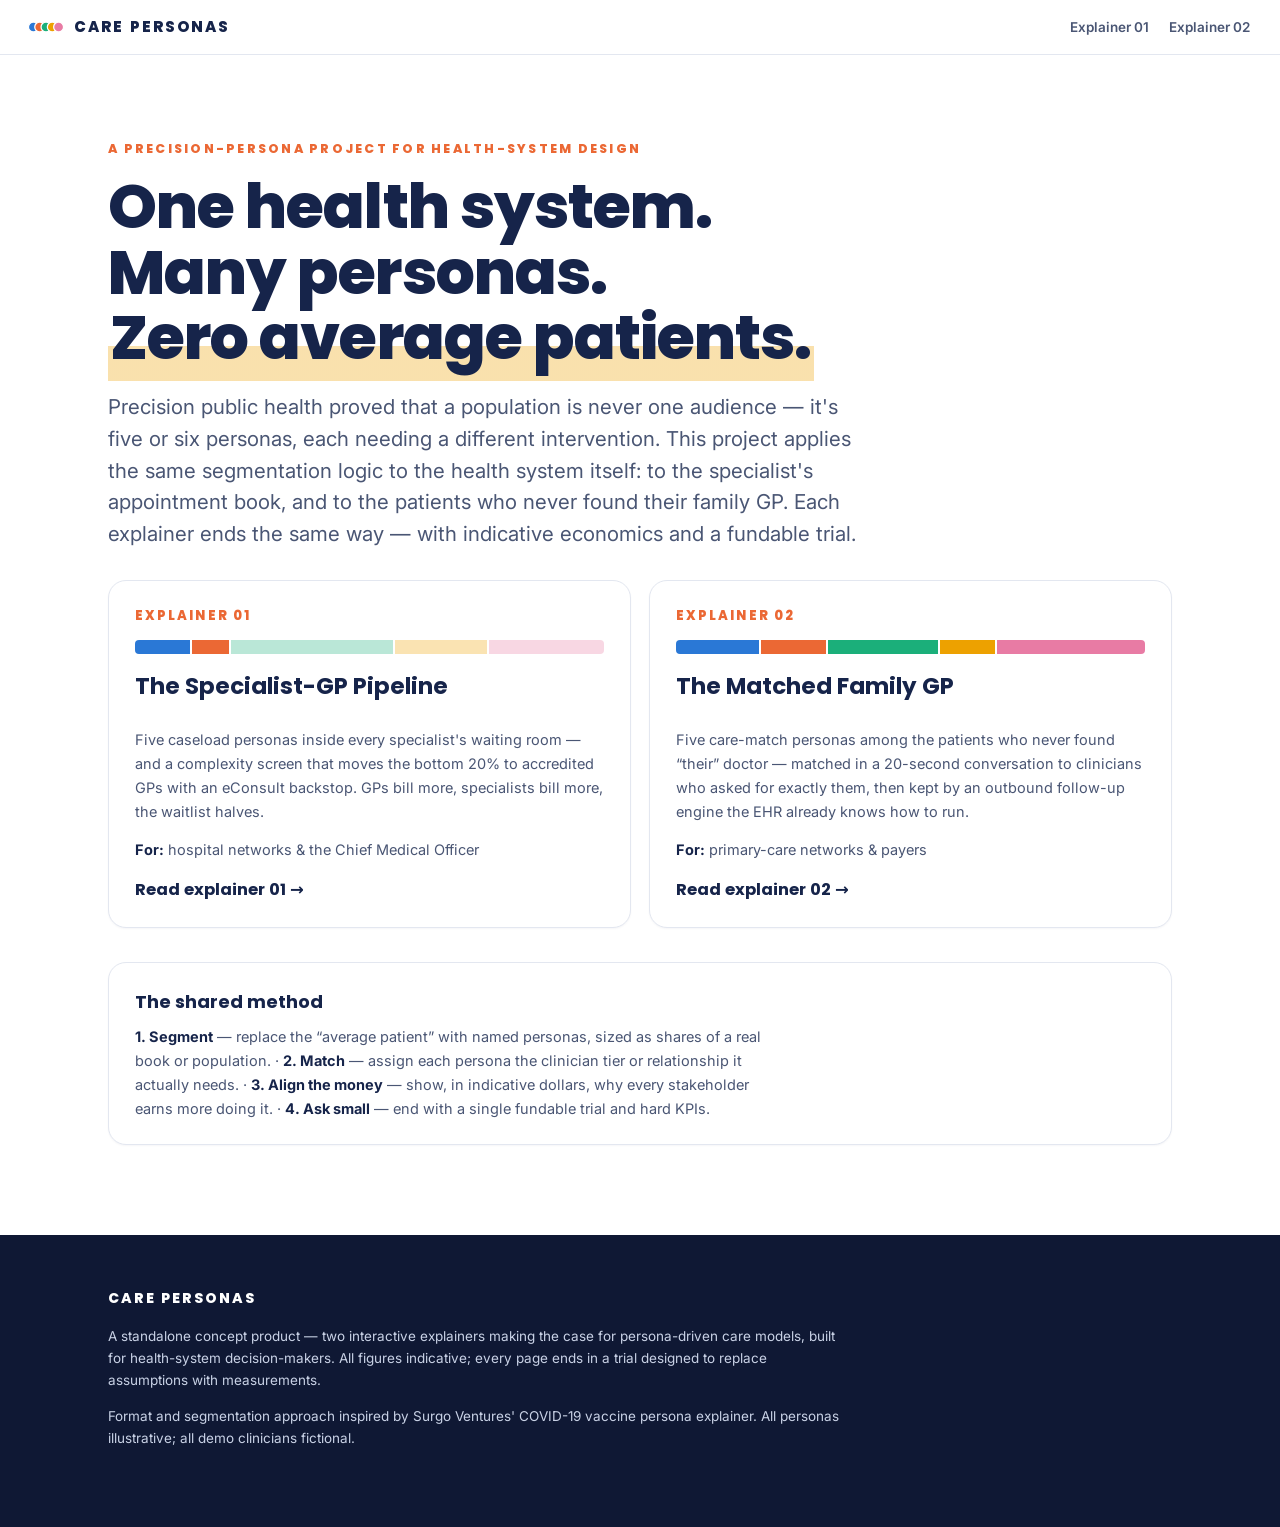
==== index.html @ 184b6d5e "Add Care Personas: two animation-first persona explainers Standalone static product (no build step):" ====
<!DOCTYPE html>
<html lang="en">
<head>
<meta charset="UTF-8">
<meta name="viewport" content="width=device-width, initial-scale=1.0">
<meta name="color-scheme" content="light">
<meta name="description" content="Care Personas — precision-persona explainers for health-system design. Segment the caseload, match the doctor, and pay everyone for the care they're actually best at.">
<title>Care Personas — precision personas for health-system design</title>
<link rel="preconnect" href="https://fonts.googleapis.com">
<link rel="preconnect" href="https://fonts.gstatic.com" crossorigin>
<link href="https://fonts.googleapis.com/css2?family=Poppins:wght@400;600;700;800&family=Inter:wght@400;500;600;700&display=swap" rel="stylesheet">
<link rel="stylesheet" href="assets/style.css">
</head>
<body>
<a class="skip" href="#main">Skip to content</a>

<header class="topbar">
  <a class="logo" href="index.html" aria-label="Care Personas home">
    <svg width="36" height="22" viewBox="0 0 40 24" aria-hidden="true">
      <circle cx="6" cy="12" r="5.5" fill="#2a78d6" stroke="#fff" stroke-width="1.4"/>
      <circle cx="13" cy="12" r="5.5" fill="#eb6834" stroke="#fff" stroke-width="1.4"/>
      <circle cx="20" cy="12" r="5.5" fill="#1baf7a" stroke="#fff" stroke-width="1.4"/>
      <circle cx="27" cy="12" r="5.5" fill="#eda100" stroke="#fff" stroke-width="1.4"/>
      <circle cx="34" cy="12" r="5.5" fill="#e87ba4" stroke="#fff" stroke-width="1.4"/>
    </svg>
    <span class="word">CARE PERSONAS</span>
  </a>
  <nav class="topnav" aria-label="Explainers">
    <a href="specialist-gp-pipeline.html">Explainer 01</a>
    <a href="matched-family-gp.html">Explainer 02</a>
  </nav>
</header>

<main id="main">
  <section class="wrap" style="padding-top:84px">
    <p class="eyebrow">A precision-persona project for health-system design</p>
    <h1>One health system.<br>Many personas.<br><span class="hl">Zero average patients.</span></h1>
    <p class="standfirst">Precision public health proved that a population is never one audience —
    it's five or six personas, each needing a different intervention. This project applies the
    same segmentation logic to the health system itself: to the specialist's appointment book,
    and to the patients who never found their family GP. Each explainer ends the same way — with
    indicative economics and a fundable trial.</p>

    <div class="grid hub">
      <a class="card hubcard" href="specialist-gp-pipeline.html">
        <span class="num">EXPLAINER 01</span>
        <div class="bigbar" aria-hidden="true" style="height:14px;margin:0">
          <div style="flex:12;background:var(--s1);border-radius:4px 0 0 4px"></div>
          <div style="flex:8;background:var(--s2)"></div>
          <div style="flex:35;background:var(--s3);opacity:.3"></div>
          <div style="flex:20;background:var(--s4);opacity:.3"></div>
          <div style="flex:25;background:var(--s5);opacity:.3;border-radius:0 4px 4px 0"></div>
        </div>
        <h3>The Specialist-GP Pipeline</h3>
        <p>Five caseload personas inside every specialist's waiting room — and a complexity screen
        that moves the bottom 20% to accredited GPs with an eConsult backstop. GPs bill more,
        specialists bill more, the waitlist halves.</p>
        <p><b style="color:var(--navy)">For:</b> hospital networks &amp; the Chief Medical Officer</p>
        <span class="go">Read explainer 01 →</span>
      </a>

      <a class="card hubcard" href="matched-family-gp.html">
        <span class="num">EXPLAINER 02</span>
        <div class="bigbar" aria-hidden="true" style="height:14px;margin:0">
          <div style="flex:18;background:var(--s1);border-radius:4px 0 0 4px"></div>
          <div style="flex:14;background:var(--s2)"></div>
          <div style="flex:24;background:var(--s3)"></div>
          <div style="flex:12;background:var(--s4)"></div>
          <div style="flex:32;background:var(--s5);border-radius:0 4px 4px 0"></div>
        </div>
        <h3>The Matched Family GP</h3>
        <p>Five care-match personas among the patients who never found “their” doctor — matched in
        a 20-second conversation to clinicians who asked for exactly them, then kept by an
        outbound follow-up engine the EHR already knows how to run.</p>
        <p><b style="color:var(--navy)">For:</b> primary-care networks &amp; payers</p>
        <span class="go">Read explainer 02 →</span>
      </a>
    </div>

    <div class="card" style="margin-top:34px">
      <h3>The shared method</h3>
      <p style="font-size:14.5px;color:var(--ink-2);margin:0">
        <b style="color:var(--navy)">1. Segment</b> — replace the “average patient” with named personas, sized as shares of a real book or population. ·
        <b style="color:var(--navy)">2. Match</b> — assign each persona the clinician tier or relationship it actually needs. ·
        <b style="color:var(--navy)">3. Align the money</b> — show, in indicative dollars, why every stakeholder earns more doing it. ·
        <b style="color:var(--navy)">4. Ask small</b> — end with a single fundable trial and hard KPIs.</p>
    </div>
  </section>
</main>

<footer>
  <div class="wrap">
    <p class="fbrand">CARE PERSONAS</p>
    <p>A standalone concept product — two interactive explainers making the case for
    persona-driven care models, built for health-system decision-makers. All figures indicative;
    every page ends in a trial designed to replace assumptions with measurements.</p>
    <p>Format and segmentation approach inspired by Surgo Ventures' COVID-19 vaccine persona
    explainer. All personas illustrative; all demo clinicians fictional.</p>
  </div>
</footer>

<script src="assets/site.js"></script>
</body>
</html>
---- assets/style.css ----
/* ============================================================
   CARE PERSONAS — shared stylesheet
   A visual continuation of the precision-persona explainer style:
   geometric sans, deep navy, bright persona hues, flat avatars.
   Light-only by design (deliberate single-look commitment).
   Persona palette validated for CVD, light surface (see docs).
   ============================================================ */

:root{
  color-scheme: light;

  --navy:#16244a;        /* brand deep navy */
  --navy-deep:#0f1834;   /* footer / band shadow */
  --paper:#ffffff;
  --tint:#f3f5fa;        /* alternating section wash */
  --ink:#1b2846;         /* body text — navy ink, Surgo-style */
  --ink-2:#4a5674;
  --mut:#8a93a8;
  --line:#e3e7f0;
  --ring:rgba(22,36,74,.12);

  /* validated categorical persona palette (slots 1–5, light) */
  --s1:#2a78d6;  --s2:#eb6834;  --s3:#1baf7a;  --s4:#eda100;  --s5:#e87ba4;
  --on-s1:#ffffff; --on-s2:#ffffff; --on-s3:#0b0b0b; --on-s4:#0b0b0b; --on-s5:#0b0b0b;

  /* clinician-tier ordinal ramp (blue) */
  --tier-gp:#86b6ef; --on-tier-gp:#0b1a33;
  --tier-sp:#1c5cab; --on-tier-sp:#ffffff;

  /* comparison bars */
  --today:#8a93a8; --pipe:#2a78d6;

  --accent:#eb6834;      /* CTA coral-orange */
  --good:#006300;
  --hl:rgba(237,161,0,.32); /* marker-highlight wash */

  --disp:'Poppins',system-ui,-apple-system,'Segoe UI',sans-serif;
  --body:'Inter',system-ui,-apple-system,'Segoe UI',sans-serif;
}

*{box-sizing:border-box}
html{scroll-behavior:smooth}
@media (prefers-reduced-motion: reduce){ html{scroll-behavior:auto} }
body{
  margin:0; background:var(--paper); color:var(--ink);
  font-family:var(--body); font-size:16.5px; line-height:1.65;
}
a{color:var(--accent)}
img,svg{max-width:100%}

.skip{position:absolute;left:-999px;top:0;background:var(--paper);padding:8px 14px;z-index:99;border:1px solid var(--ring);border-radius:8px}
.skip:focus{left:8px;top:8px}

/* ---------- top bar ---------- */
.topbar{
  position:sticky;top:0;z-index:50;display:flex;align-items:center;gap:18px;
  padding:12px 28px;background:rgba(255,255,255,.94);backdrop-filter:blur(8px);
  border-bottom:1px solid var(--line);
}
.logo{display:flex;align-items:center;gap:10px;text-decoration:none;white-space:nowrap}
.logo .word{font-family:var(--disp);font-weight:800;font-size:15px;letter-spacing:.14em;color:var(--navy)}
.topnav{display:flex;gap:16px;flex-wrap:wrap;margin-left:auto;align-items:center}
.topnav a{font-size:13.5px;font-weight:600;color:var(--ink-2);text-decoration:none;padding:4px 2px}
.topnav a:hover{color:var(--navy)}
.topnav a.now{color:var(--navy);border-bottom:2px solid var(--accent)}
.pill{
  display:inline-block;border-radius:999px;padding:9px 20px;font-weight:700;font-size:14px;
  background:var(--navy);color:#fff;text-decoration:none;border:0;cursor:pointer;font-family:var(--disp);
  white-space:nowrap
}
.pill:hover{background:var(--navy-deep)}
.pill.orange{background:var(--accent)}
.pill.ghost{background:transparent;color:var(--navy);border:2px solid var(--navy)}
@media (max-width:760px){
  .topnav{gap:10px}
  .topnav a:not(.pill){display:none}
}

/* ---------- layout ---------- */
.wrap{max-width:1120px;margin:0 auto;padding:0 28px}
section{padding:84px 0 36px}
.tintband{background:var(--tint)}
.band{background:var(--navy);color:#fff}
.band .eyebrow{color:#ffd84d}
.band h2{color:#fff}
.band .lede{color:#c9d2e6}
.band .note{color:#9aa6c4}

.eyebrow{
  font-family:var(--disp);font-size:12.5px;font-weight:800;letter-spacing:.18em;
  text-transform:uppercase;color:var(--accent);margin:0 0 14px
}
h1{font-family:var(--disp);font-weight:800;color:var(--navy);
  font-size:clamp(38px,5.6vw,62px);line-height:1.06;letter-spacing:-.015em;margin:0 0 20px}
h2{font-family:var(--disp);font-weight:800;color:var(--navy);
  font-size:clamp(27px,3.6vw,40px);line-height:1.12;letter-spacing:-.01em;margin:0 0 16px}
h3{font-family:var(--disp);font-weight:700;font-size:18px;margin:0 0 8px;color:var(--navy)}
.band h3{color:var(--navy)}
.standfirst{font-size:clamp(17px,2.1vw,20.5px);line-height:1.55;color:var(--ink-2);max-width:58ch;margin:0 0 10px}
p{max-width:70ch}
.lede{color:var(--ink-2);max-width:66ch;font-size:17.5px}
.note{font-size:13px;color:var(--mut)}
.hl{background:linear-gradient(transparent 60%, var(--hl) 60%);padding:0 2px}
.pullquote{
  font-family:var(--disp);font-weight:700;font-size:clamp(19px,2.5vw,26px);line-height:1.4;
  color:var(--navy);border-left:5px solid var(--accent);padding:8px 0 8px 24px;margin:38px 0;max-width:56ch
}

/* ---------- cards & grids ---------- */
.card{background:var(--paper);border:1px solid var(--line);border-radius:18px;padding:24px 26px;box-shadow:0 1px 2px rgba(22,36,74,.04)}
.tintband .card,.band .card{box-shadow:0 6px 22px rgba(15,24,52,.10)}
.grid{display:grid;gap:18px}
.g2{grid-template-columns:repeat(auto-fit,minmax(270px,1fr))}
.g3{grid-template-columns:repeat(auto-fit,minmax(255px,1fr))}
.g4{grid-template-columns:repeat(auto-fit,minmax(215px,1fr))}

/* ---------- stat tiles ---------- */
.tile .tlabel{font-size:13px;color:var(--ink-2);margin:0 0 4px;font-weight:500}
.tile .tvalue{font-family:var(--disp);font-weight:700;color:var(--navy);font-size:clamp(25px,3vw,32px);line-height:1.12;margin:0}
.tile .tdelta{font-size:13px;margin:6px 0 0;color:var(--ink-2)}
.up{color:var(--good);font-weight:700}
.hero-fig{font-family:var(--disp);font-weight:800;color:var(--navy);
  font-size:clamp(64px,9vw,116px);line-height:1;margin:6px 0 0;letter-spacing:-.02em}
.hero-fig small{font-size:.3em;font-weight:700;color:var(--ink-2);letter-spacing:0}

/* ---------- avatar row (hero) ---------- */
.avarow{display:flex;margin:0 0 26px}
.avarow .av{width:76px;height:76px;border-radius:50%;border:4px solid var(--paper);margin-right:-14px;box-shadow:0 2px 8px rgba(15,24,52,.14)}
.avatar{display:block;border-radius:50%}

/* ---------- segmented persona bar ---------- */
.bigbar{display:flex;gap:2px;height:24px;margin:26px 0 0}
.bigbar .seg{
  position:relative;border:0;padding:0;cursor:pointer;height:24px;
  display:flex;align-items:center;justify-content:center;
  font-size:12px;font-weight:700;font-family:var(--body)
}
.bigbar .seg:first-child{border-radius:4px 0 0 4px}
.bigbar .seg:last-child{border-radius:0 4px 4px 0}
.bigbar .seg:focus-visible{outline:2px solid var(--navy);outline-offset:2px}
.rails{display:flex;gap:2px;margin-top:10px}
.rail{border-top:4px solid;padding-top:7px;font-size:12.5px;color:var(--ink-2)}
.rail b{color:var(--navy)}
.chips{display:flex;flex-wrap:wrap;gap:8px;margin-top:18px}
.chip{
  display:inline-flex;align-items:center;gap:7px;border:1.5px solid var(--line);
  background:var(--paper);border-radius:999px;padding:5px 14px;font-size:13px;font-weight:600;
  cursor:pointer;color:var(--ink);font-family:var(--body)
}
.chip .dot{width:10px;height:10px;border-radius:50%;flex:none}
.chip:hover{border-color:var(--navy)}
.chip[aria-pressed="true"]{border-color:var(--navy);background:var(--navy);color:#fff}
@media (max-width:640px){ .bigbar .seg span{display:none} }

/* ---------- persona cards ---------- */
.personas{grid-template-columns:repeat(auto-fit,minmax(305px,1fr));margin-top:28px}
.pcard{border-top:6px solid;display:flex;flex-direction:column;gap:10px}
.pcard .phead{display:flex;align-items:center;gap:14px}
.pcard .phead .av{width:64px;height:64px;border-radius:50%;flex:none}
.pcard h3{font-size:20px;margin:0}
.pcard .share{font-size:13px;color:var(--ink-2);font-weight:600}
.pcard dl{margin:4px 0 0;display:grid;gap:9px}
.pcard dt{font-family:var(--disp);font-size:11px;font-weight:800;letter-spacing:.12em;text-transform:uppercase;color:var(--mut)}
.pcard dd{margin:0;font-size:14.5px;color:var(--ink-2)}
.pcard dd b{color:var(--ink)}
.pcard .money{border-top:1px solid var(--line);padding-top:10px;font-size:14px;color:var(--ink-2)}
.pcard .money b{color:var(--navy)}
.track-tag{display:inline-block;font-family:var(--disp);font-size:11px;font-weight:700;border-radius:999px;padding:3px 11px;margin-top:4px}
.tag-gp{background:var(--tier-gp);color:var(--on-tier-gp)}
.tag-sp{background:var(--tier-sp);color:var(--on-tier-sp)}

/* ---------- paired comparison bars ---------- */
.legend{display:flex;gap:18px;align-items:center;font-size:13px;color:var(--ink-2);margin:6px 0 14px;flex-wrap:wrap;font-weight:600}
.legend .key{display:inline-flex;align-items:center;gap:7px}
.legend .sw{width:12px;height:12px;border-radius:3px}
.brow{display:grid;grid-template-columns:78px 1fr;align-items:center;gap:10px;margin:7px 0}
.blab{font-size:13px;color:var(--ink-2);text-align:right;font-weight:600}
.btrack{position:relative;min-height:20px;display:flex;align-items:center;gap:8px;flex-wrap:wrap;row-gap:3px}
.bfill{height:20px;border-radius:0 4px 4px 0;flex:none}
.bval{font-size:13.5px;font-weight:700;color:var(--navy);white-space:nowrap;font-variant-numeric:tabular-nums}
.mathlist{margin:12px 0 0;padding-left:18px;font-size:13.5px;color:var(--ink-2)}
.mathlist li{margin:3px 0}
.plus{margin-top:12px;padding-top:10px;border-top:1px solid var(--line);font-size:14px;color:var(--ink-2)}
.plus b{color:var(--navy)}

/* ---------- tables ---------- */
details{margin-top:14px}
summary{cursor:pointer;font-size:13.5px;color:var(--accent);font-weight:600}
table{border-collapse:collapse;width:100%;margin-top:10px;font-size:14px}
th,td{text-align:left;padding:9px 10px;border-bottom:1px solid var(--line);vertical-align:top}
th{font-family:var(--disp);font-size:11px;letter-spacing:.1em;text-transform:uppercase;color:var(--mut)}
td.num,th.num{text-align:right;font-variant-numeric:tabular-nums}
.ledger td:first-child{font-weight:700;color:var(--navy)}
@media (max-width:720px){
  table{display:block;overflow-x:auto;-webkit-overflow-scrolling:touch}
}

/* ---------- diagram ---------- */
.scrollwrap{overflow-x:auto;margin-top:24px}
.diagram{min-width:820px;width:100%;height:auto;display:block}
.diagram text{font-family:var(--body)}

/* ---------- phases / wins / risks ---------- */
.phase .mo{font-family:var(--disp);font-size:12px;font-weight:800;letter-spacing:.1em;text-transform:uppercase;color:var(--accent)}
.phase ul,.win ul{margin:8px 0 0;padding-left:18px;font-size:14px;color:var(--ink-2)}
.phase li,.win li{margin:4px 0}
.win h3{font-size:16.5px}
.risk .r{font-family:var(--disp);font-size:11px;font-weight:800;letter-spacing:.12em;text-transform:uppercase;color:var(--mut)}
.risk p{font-size:14px;color:var(--ink-2);margin:6px 0 0}
.risk p b{color:var(--navy)}

/* ---------- split layout (table + phone) ---------- */
.split{display:grid;gap:22px;grid-template-columns:1.25fr .85fr;align-items:start}
@media (max-width:920px){ .split{grid-template-columns:1fr} }

/* ---------- phone mock ---------- */
.phone{
  width:min(340px,100%);border:1.5px solid var(--line);border-radius:28px;background:var(--paper);
  padding:18px 16px;box-shadow:0 10px 30px rgba(15,24,52,.12)
}
.phone .ptime{font-family:var(--disp);text-align:center;font-weight:700;font-size:13px;color:var(--mut);margin:0 0 12px}
.msg{border:1px solid var(--line);border-radius:14px;padding:12px 14px;margin:10px 0;font-size:13.5px;line-height:1.5;background:var(--tint)}
.msg .from{font-family:var(--disp);font-weight:700;font-size:12px;color:var(--navy);display:flex;align-items:center;gap:6px;margin-bottom:4px}
.msg .from .dot{width:8px;height:8px;border-radius:50%;background:var(--accent)}
.msg .reply{display:inline-block;margin-top:8px;border-radius:999px;background:var(--navy);color:#fff;font-weight:700;font-size:12.5px;padding:5px 14px}

/* ---------- match demo ---------- */
.demo-chips{display:flex;flex-wrap:wrap;gap:10px;margin:18px 0 6px}
.docgrid{grid-template-columns:repeat(auto-fit,minmax(255px,1fr));margin-top:18px}
.doc{display:flex;flex-direction:column;gap:8px}
.doc .dhead{display:flex;gap:12px;align-items:center}
.doc .dhead .av{width:54px;height:54px;border-radius:50%;flex:none}
.doc h3{font-size:17px;margin:0}
.doc .dfocus{font-size:13px;color:var(--ink-2);margin:0}
.doc .why{display:flex;flex-wrap:wrap;gap:6px;margin-top:4px}
.doc .why span{font-size:12px;font-weight:600;border-radius:999px;padding:3px 10px;background:var(--tint);color:var(--ink-2);border:1px solid var(--line)}
.doc .why span.hit{background:var(--navy);border-color:var(--navy);color:#fff}
.doc .score{font-family:var(--disp);font-weight:800;color:var(--navy);font-size:15px;margin-left:auto}

/* ---------- timeline ---------- */
.cadence{position:relative;margin:26px 36px 8px;height:84px}
.cadence .axis{position:absolute;left:0;right:0;top:40px;height:2px;background:var(--line)}
.cadence .tick{position:absolute;top:34px;width:2px;height:14px;background:var(--line)}
.cadence .tlab{position:absolute;top:56px;transform:translateX(-50%);font-size:11.5px;color:var(--mut);white-space:nowrap}
.cadence .visit{position:absolute;top:31px;width:20px;height:20px;border-radius:50%;transform:translateX(-50%);border:2px solid var(--paper);box-shadow:0 0 0 1.5px var(--line)}
.cadence .vlab{position:absolute;top:2px;transform:translateX(-50%);font-size:11.5px;font-weight:700;color:var(--navy);white-space:nowrap}

/* ---------- hub cards ---------- */
.hub{grid-template-columns:repeat(auto-fit,minmax(310px,1fr));margin-top:30px}
.hubcard{display:flex;flex-direction:column;gap:14px;text-decoration:none;color:var(--ink);transition:transform .18s ease, box-shadow .18s ease}
.hubcard:hover{transform:translateY(-3px);box-shadow:0 14px 34px rgba(15,24,52,.14)}
.hubcard .num{font-family:var(--disp);font-weight:800;font-size:13px;letter-spacing:.16em;color:var(--accent)}
.hubcard h3{font-size:23px}
.hubcard p{font-size:14.5px;color:var(--ink-2);margin:0}
.hubcard .go{font-family:var(--disp);font-weight:700;color:var(--navy);margin-top:auto}

/* ---------- footer ---------- */
footer{background:var(--navy-deep);color:#c9d2e6;margin-top:90px;padding:52px 0 64px;font-size:13.5px}
footer p{max-width:82ch}
footer a{color:#ffd84d}
footer .fbrand{font-family:var(--disp);font-weight:800;letter-spacing:.14em;color:#fff;font-size:14px;margin:0 0 14px}

/* ---------- dot-field theatre (scroll-driven; JS-only, duplicated as static content below it) ---------- */
.theatre{display:none}
.js .theatre{display:block;position:relative}
.df-stage{position:sticky;top:0;height:100vh;height:100svh;overflow:hidden;background:var(--paper)}
.df-stage canvas{position:absolute;inset:0;display:block}
.df-step{
  position:absolute;left:6%;bottom:9%;max-width:540px;opacity:0;pointer-events:none;
  transition:opacity .15s linear
}
.df-step .eyebrow{margin-bottom:8px}
.df-step h3{font-family:var(--disp);font-weight:800;color:var(--navy);
  font-size:clamp(24px,3.6vw,42px);line-height:1.1;margin:0 0 8px;letter-spacing:-.01em}
.df-step p{font-size:15.5px;color:var(--ink-2);margin:0;max-width:46ch}
.df-hint{position:absolute;left:50%;bottom:3.5%;transform:translateX(-50%);
  font-family:var(--disp);font-size:12px;font-weight:700;letter-spacing:.16em;
  text-transform:uppercase;color:var(--mut);pointer-events:none}
.df-stats{
  position:absolute;inset:0;display:flex;align-items:center;justify-content:center;
  gap:clamp(20px,4vw,54px);opacity:0;pointer-events:none;flex-wrap:wrap;padding:0 6%
}
.df-stat{text-align:center;max-width:240px}
.df-stat .v{font-family:var(--disp);font-weight:800;font-size:clamp(34px,5vw,58px);color:var(--navy);line-height:1.05}
.df-stat .l{font-size:13px;color:var(--ink-2);margin-top:6px}
.theatre.df-static{height:100vh}
@media (max-width:680px){
  .df-step{left:7%;right:7%;top:11%;bottom:auto}
  .df-hint{bottom:2.5%}
}
@media print{ .theatre{display:none} }

/* ---------- reveal (hidden state only when JS is running — no-JS and print see everything) ---------- */
.js .reveal{opacity:0;transform:translateY(16px);transition:opacity .55s ease,transform .55s ease}
.js .reveal.in{opacity:1;transform:none}
@media (prefers-reduced-motion: reduce){ .js .reveal{opacity:1;transform:none;transition:none} }
@media print{ .js .reveal{opacity:1;transform:none} }

/* ---------- tooltip ---------- */
#tip{
  position:fixed;z-index:90;pointer-events:none;display:none;max-width:270px;
  background:var(--navy);color:#fff;font-size:12.5px;line-height:1.45;
  padding:9px 12px;border-radius:10px;box-shadow:0 6px 22px rgba(15,24,52,.3)
}
#tip b{display:block;font-size:13px}
.xlink{display:inline-block;margin-top:10px;font-size:14px;font-weight:600}
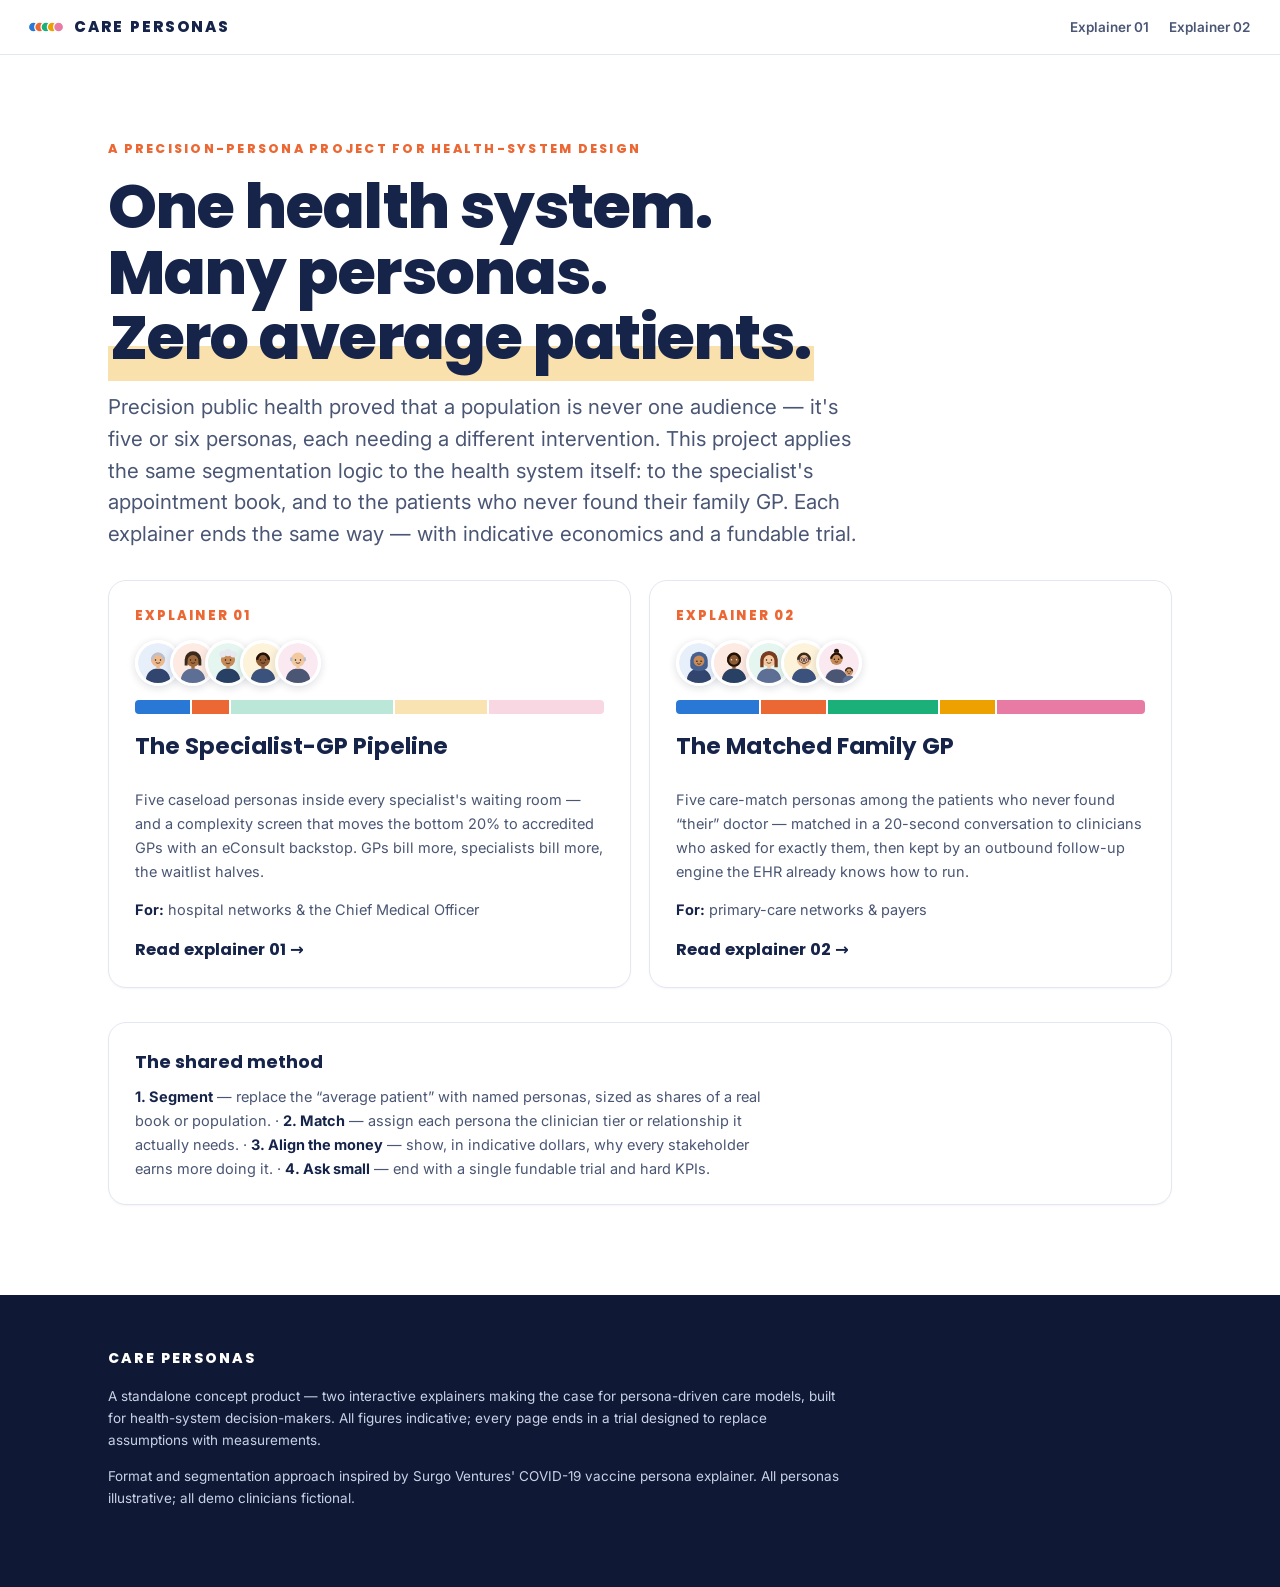
==== commit 41fb4f0f: "Anchor pools with clinician figures; persona faces on hub cards Co-Authored-By: Claude Fable 5 <nore" ====
--- a/index.html
+++ b/index.html
@@ -44,6 +44,13 @@
     <div class="grid hub">
       <a class="card hubcard" href="specialist-gp-pipeline.html">
         <span class="num">EXPLAINER 01</span>
+        <div class="avarow" aria-hidden="true">
+          <svg class="avatar av" viewBox="0 0 96 96"><circle cx="48" cy="48" r="48" fill="#e6effa"/><path d="M18 96 C18 72 31 61 48 61 C65 61 78 72 78 96 Z" fill="#31456e"/><rect x="44" y="52" width="8" height="10" fill="#eeb98d"/><circle cx="48" cy="40" r="17" fill="#eeb98d"/><path d="M31 40 a17 17 0 0 1 34 0 h-6 a11 11 0 0 0 -22 0 Z" fill="#b9c0cf"/><circle cx="42" cy="41" r="1.8" fill="#201209"/><circle cx="54" cy="41" r="1.8" fill="#201209"/><path d="M43.5 47.5 q4.5 3.5 9 0" stroke="#201209" stroke-width="1.6" fill="none" stroke-linecap="round"/></svg>
+          <svg class="avatar av" viewBox="0 0 96 96"><circle cx="48" cy="48" r="48" fill="#fdeae2"/><path d="M18 96 C18 72 31 61 48 61 C65 61 78 72 78 96 Z" fill="#5d6f94"/><rect x="44" y="52" width="8" height="10" fill="#a06a3f"/><circle cx="48" cy="40" r="17" fill="#a06a3f"/><path d="M28 54 v-14 a20 20 0 0 1 40 0 v14 h-7 v-12 a13 13 0 0 0 -26 0 v12 Z" fill="#3a2a1c"/><circle cx="42" cy="41" r="1.8" fill="#201209"/><circle cx="54" cy="41" r="1.8" fill="#201209"/><path d="M43.5 47.5 q4.5 3.5 9 0" stroke="#201209" stroke-width="1.6" fill="none" stroke-linecap="round"/></svg>
+          <svg class="avatar av" viewBox="0 0 96 96"><circle cx="48" cy="48" r="48" fill="#e4f6ef"/><path d="M18 96 C18 72 31 61 48 61 C65 61 78 72 78 96 Z" fill="#274064"/><rect x="44" y="52" width="8" height="10" fill="#c68b59"/><circle cx="48" cy="40" r="17" fill="#c68b59"/><circle cx="35" cy="27" r="8" fill="#e6e9f0"/><circle cx="48" cy="23" r="9" fill="#e6e9f0"/><circle cx="61" cy="27" r="8" fill="#e6e9f0"/><circle cx="42" cy="41" r="1.8" fill="#201209"/><circle cx="54" cy="41" r="1.8" fill="#201209"/><path d="M43.5 48.5 q4.5 3.5 9 0" stroke="#201209" stroke-width="1.6" fill="none" stroke-linecap="round"/></svg>
+          <svg class="avatar av" viewBox="0 0 96 96"><circle cx="48" cy="48" r="48" fill="#fdf3da"/><path d="M18 96 C18 72 31 61 48 61 C65 61 78 72 78 96 Z" fill="#3b527d"/><rect x="44" y="52" width="8" height="10" fill="#8c5a33"/><circle cx="48" cy="40" r="17" fill="#8c5a33"/><path d="M31 40 a17 17 0 0 1 34 0 h-6 a11 11 0 0 0 -22 0 Z" fill="#201209"/><circle cx="42" cy="41" r="1.8" fill="#201209"/><circle cx="54" cy="41" r="1.8" fill="#201209"/><path d="M43.5 47.5 q4.5 3.5 9 0" stroke="#201209" stroke-width="1.6" fill="none" stroke-linecap="round"/></svg>
+          <svg class="avatar av" viewBox="0 0 96 96"><circle cx="48" cy="48" r="48" fill="#fbe9f1"/><path d="M18 96 C18 72 31 61 48 61 C65 61 78 72 78 96 Z" fill="#4a5674"/><rect x="44" y="52" width="8" height="10" fill="#f2c9a0"/><circle cx="48" cy="40" r="17" fill="#f2c9a0"/><rect x="29" y="34" width="6" height="10" rx="3" fill="#b9c0cf"/><rect x="61" y="34" width="6" height="10" rx="3" fill="#b9c0cf"/><circle cx="42" cy="41" r="1.8" fill="#201209"/><circle cx="54" cy="41" r="1.8" fill="#201209"/><path d="M43.5 47.5 q4.5 3.5 9 0" stroke="#201209" stroke-width="1.6" fill="none" stroke-linecap="round"/></svg>
+        </div>
         <div class="bigbar" aria-hidden="true" style="height:14px;margin:0">
           <div style="flex:12;background:var(--s1);border-radius:4px 0 0 4px"></div>
           <div style="flex:8;background:var(--s2)"></div>
@@ -61,6 +68,13 @@
 
       <a class="card hubcard" href="matched-family-gp.html">
         <span class="num">EXPLAINER 02</span>
+        <div class="avarow" aria-hidden="true">
+          <svg class="avatar av" viewBox="0 0 96 96"><circle cx="48" cy="48" r="48" fill="#e6effa"/><path d="M18 96 C18 72 31 61 48 61 C65 61 78 72 78 96 Z" fill="#31456e"/><path d="M27 42 a21 21 0 0 1 42 0 v12 c0 9-9.5 13-21 13 s-21-4-21-13 Z" fill="#46608f"/><circle cx="48" cy="43" r="13" fill="#c68b59"/><circle cx="43" cy="44" r="1.8" fill="#201209"/><circle cx="53" cy="44" r="1.8" fill="#201209"/><path d="M44.5 50 q3.5 3 7 0" stroke="#201209" stroke-width="1.6" fill="none" stroke-linecap="round"/></svg>
+          <svg class="avatar av" viewBox="0 0 96 96"><circle cx="48" cy="48" r="48" fill="#fdeae2"/><path d="M18 96 C18 72 31 61 48 61 C65 61 78 72 78 96 Z" fill="#274064"/><rect x="44" y="52" width="8" height="10" fill="#8c5a33"/><circle cx="48" cy="40" r="17" fill="#8c5a33"/><path d="M31 40 a17 17 0 0 1 34 0 h-6 a11 11 0 0 0 -22 0 Z" fill="#201209"/><path d="M31 40 a17 17 0 0 0 34 0 h-5 a12 12 0 0 1 -24 0 Z" fill="#201209"/><circle cx="42" cy="40" r="1.8" fill="#f5e9dc"/><circle cx="54" cy="40" r="1.8" fill="#f5e9dc"/></svg>
+          <svg class="avatar av" viewBox="0 0 96 96"><circle cx="48" cy="48" r="48" fill="#e4f6ef"/><path d="M18 96 C18 72 31 61 48 61 C65 61 78 72 78 96 Z" fill="#5d6f94"/><rect x="44" y="52" width="8" height="10" fill="#f2c9a0"/><circle cx="48" cy="40" r="17" fill="#f2c9a0"/><path d="M27 58 v-18 a21 21 0 0 1 42 0 v18 h-8 v-16 a13 13 0 0 0 -26 0 v16 Z" fill="#7a3b1e"/><circle cx="42" cy="41" r="1.8" fill="#201209"/><circle cx="54" cy="41" r="1.8" fill="#201209"/><path d="M43.5 47.5 q4.5 3.5 9 0" stroke="#201209" stroke-width="1.6" fill="none" stroke-linecap="round"/></svg>
+          <svg class="avatar av" viewBox="0 0 96 96"><circle cx="48" cy="48" r="48" fill="#fdf3da"/><path d="M18 96 C18 72 31 61 48 61 C65 61 78 72 78 96 Z" fill="#3b527d"/><rect x="44" y="52" width="8" height="10" fill="#eeb98d"/><circle cx="48" cy="40" r="17" fill="#eeb98d"/><path d="M31 40 a17 17 0 0 1 34 0 h-6 a11 11 0 0 0 -22 0 Z" fill="#3a2a1c"/><circle cx="42" cy="41" r="5.5" fill="none" stroke="#16244a" stroke-width="1.6"/><circle cx="54" cy="41" r="5.5" fill="none" stroke="#16244a" stroke-width="1.6"/><path d="M47.5 41 h1" stroke="#16244a" stroke-width="1.6"/><circle cx="42" cy="41" r="1.8" fill="#201209"/><circle cx="54" cy="41" r="1.8" fill="#201209"/><path d="M43.5 48.5 q4.5 3.5 9 0" stroke="#201209" stroke-width="1.6" fill="none" stroke-linecap="round"/></svg>
+          <svg class="avatar av" viewBox="0 0 96 96"><circle cx="48" cy="48" r="48" fill="#fbe9f1"/><path d="M14 96 C14 74 26 63 42 63 C58 63 70 74 70 96 Z" fill="#4a5674"/><circle cx="42" cy="20" r="6" fill="#201209"/><circle cx="42" cy="38" r="15" fill="#c68b59"/><path d="M27 38 a15 15 0 0 1 30 0 h-5 a10 10 0 0 0 -20 0 Z" fill="#201209"/><circle cx="37" cy="39" r="1.7" fill="#201209"/><circle cx="47" cy="39" r="1.7" fill="#201209"/><path d="M38.5 45 q3.5 3 7 0" stroke="#201209" stroke-width="1.5" fill="none" stroke-linecap="round"/><path d="M56 96 c0-12 7-18 16-18 s16 6 16 18 Z" fill="#5d6f94"/><circle cx="72" cy="68" r="10" fill="#d29a6b"/><path d="M62 68 a10 10 0 0 1 20 0 h-4 a6 6 0 0 0 -12 0 Z" fill="#3a2a1c"/><circle cx="69" cy="69" r="1.4" fill="#201209"/><circle cx="75" cy="69" r="1.4" fill="#201209"/><path d="M70 73 q2 1.8 4 0" stroke="#201209" stroke-width="1.3" fill="none" stroke-linecap="round"/></svg>
+        </div>
         <div class="bigbar" aria-hidden="true" style="height:14px;margin:0">
           <div style="flex:18;background:var(--s1);border-radius:4px 0 0 4px"></div>
           <div style="flex:14;background:var(--s2)"></div>
--- a/assets/style.css
+++ b/assets/style.css
@@ -247,6 +247,8 @@
 
 /* ---------- hub cards ---------- */
 .hub{grid-template-columns:repeat(auto-fit,minmax(310px,1fr));margin-top:30px}
+.hubcard .avarow{margin:0}
+.hubcard .avarow .av{width:46px;height:46px;margin-right:-11px;border-width:3px}
 .hubcard{display:flex;flex-direction:column;gap:14px;text-decoration:none;color:var(--ink);transition:transform .18s ease, box-shadow .18s ease}
 .hubcard:hover{transform:translateY(-3px);box-shadow:0 14px 34px rgba(15,24,52,.14)}
 .hubcard .num{font-family:var(--disp);font-weight:800;font-size:13px;letter-spacing:.16em;color:var(--accent)}
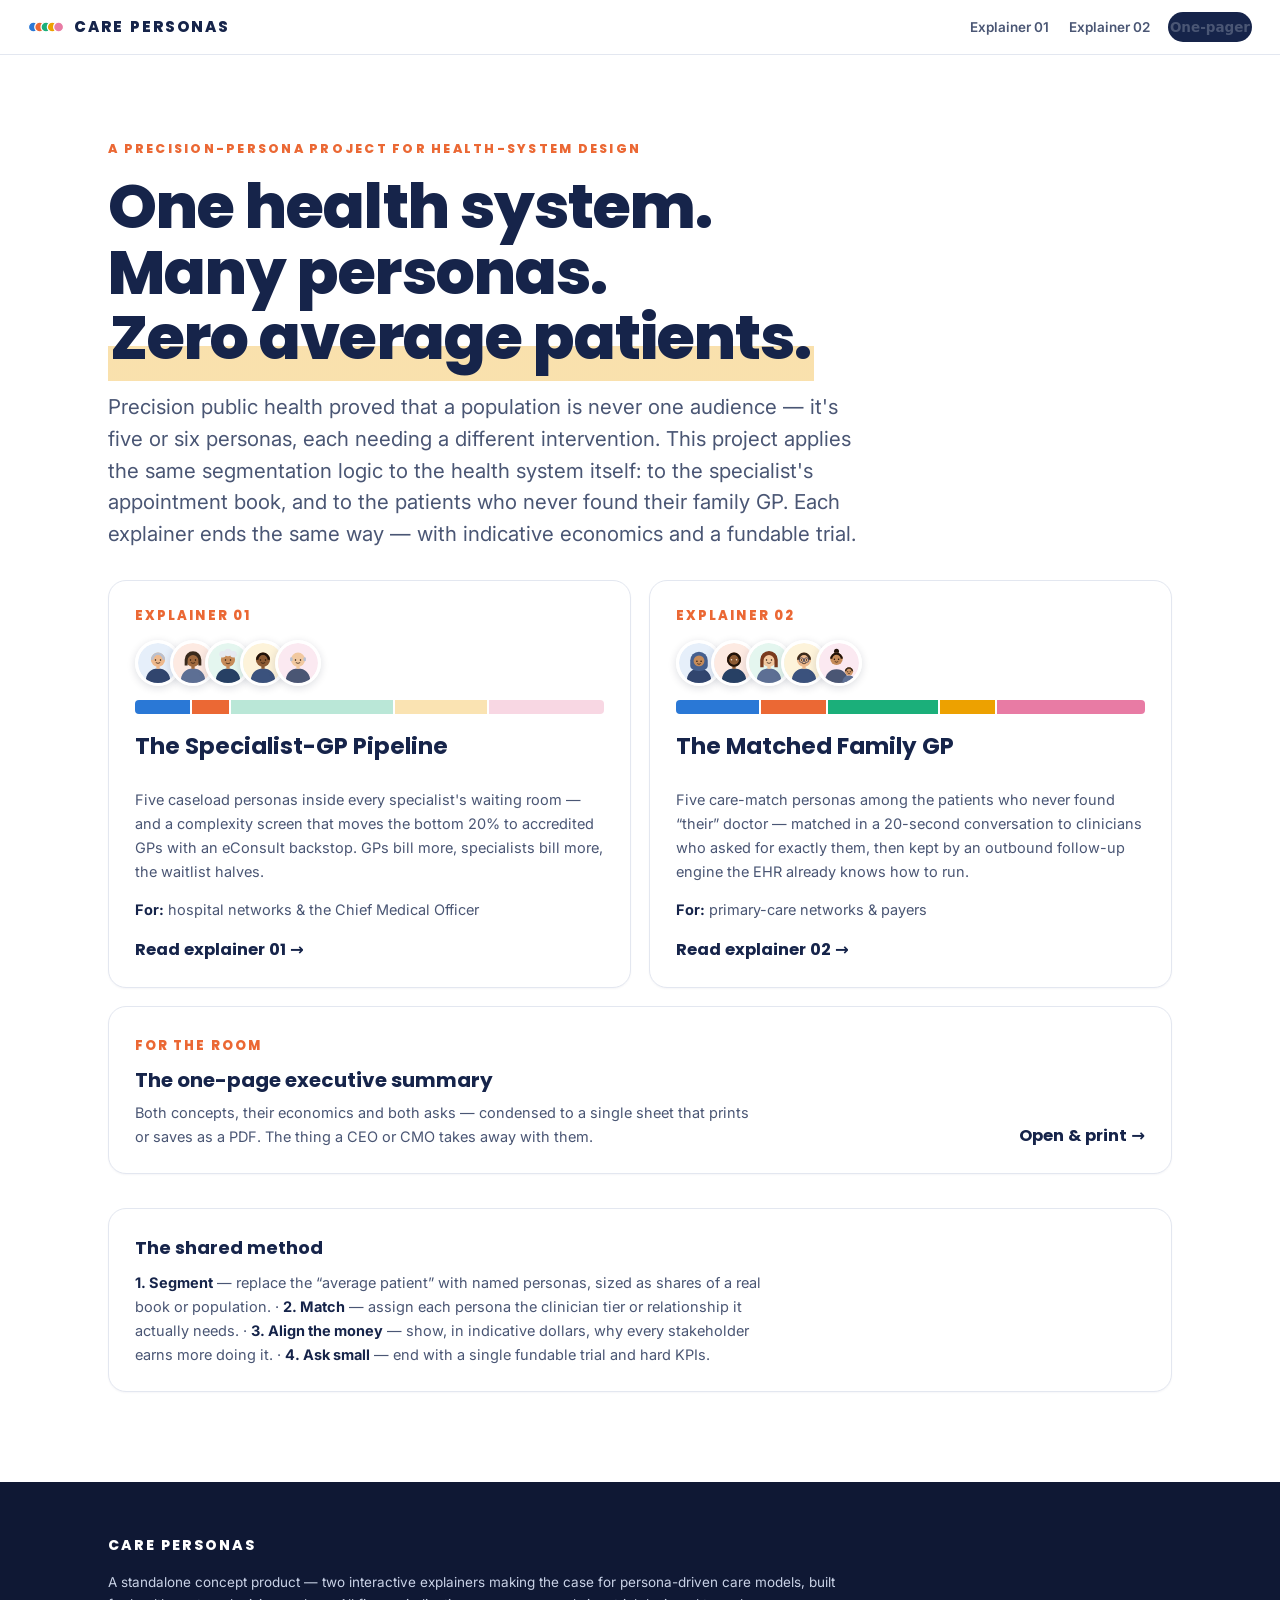
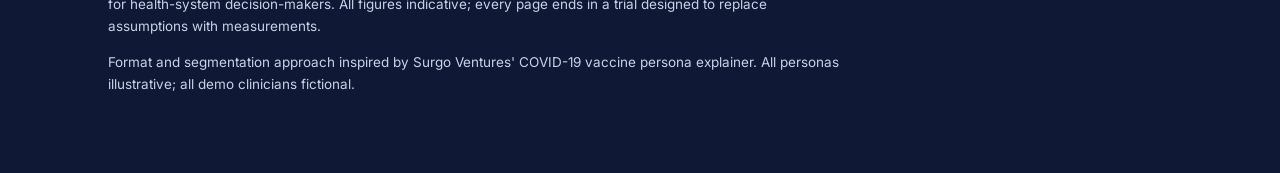
==== commit 75e45b20: "Add the one-page executive summary Co-Authored-By: Claude Opus 5 <noreply@anthropic.com> Claude-Sess" ====
--- a/index.html
+++ b/index.html
@@ -28,6 +28,7 @@
   <nav class="topnav" aria-label="Explainers">
     <a href="specialist-gp-pipeline.html">Explainer 01</a>
     <a href="matched-family-gp.html">Explainer 02</a>
+    <a class="pill" href="executive-summary.html" title="One-page executive summary">One-pager</a>
   </nav>
 </header>
 
@@ -91,6 +92,16 @@
       </a>
     </div>
 
+    <a class="card hubcard" href="executive-summary.html" style="margin-top:18px;flex-direction:row;align-items:center;gap:18px;flex-wrap:wrap">
+      <div style="flex:1;min-width:240px">
+        <span class="num">FOR THE ROOM</span>
+        <h3 style="font-size:20px;margin:6px 0 4px">The one-page executive summary</h3>
+        <p>Both concepts, their economics and both asks — condensed to a single sheet that prints
+        or saves as a PDF. The thing a CEO or CMO takes away with them.</p>
+      </div>
+      <span class="go">Open &amp; print →</span>
+    </a>
+
     <div class="card" style="margin-top:34px">
       <h3>The shared method</h3>
       <p style="font-size:14.5px;color:var(--ink-2);margin:0">
--- a/assets/style.css
+++ b/assets/style.css
@@ -39,7 +39,7 @@
 }
 
 *{box-sizing:border-box}
-html{scroll-behavior:smooth}
+html{scroll-behavior:smooth;scroll-padding-top:64px}
 @media (prefers-reduced-motion: reduce){ html{scroll-behavior:auto} }
 body{
   margin:0; background:var(--paper); color:var(--ink);
@@ -110,9 +110,10 @@
 .card{background:var(--paper);border:1px solid var(--line);border-radius:18px;padding:24px 26px;box-shadow:0 1px 2px rgba(22,36,74,.04)}
 .tintband .card,.band .card{box-shadow:0 6px 22px rgba(15,24,52,.10)}
 .grid{display:grid;gap:18px}
-.g2{grid-template-columns:repeat(auto-fit,minmax(270px,1fr))}
-.g3{grid-template-columns:repeat(auto-fit,minmax(255px,1fr))}
-.g4{grid-template-columns:repeat(auto-fit,minmax(215px,1fr))}
+.grid > *{min-width:0}
+.g2{grid-template-columns:repeat(auto-fit,minmax(min(270px,100%),1fr))}
+.g3{grid-template-columns:repeat(auto-fit,minmax(min(255px,100%),1fr))}
+.g4{grid-template-columns:repeat(auto-fit,minmax(min(215px,100%),1fr))}
 
 /* ---------- stat tiles ---------- */
 .tile .tlabel{font-size:13px;color:var(--ink-2);margin:0 0 4px;font-weight:500}
@@ -153,7 +154,7 @@
 @media (max-width:640px){ .bigbar .seg span{display:none} }
 
 /* ---------- persona cards ---------- */
-.personas{grid-template-columns:repeat(auto-fit,minmax(305px,1fr));margin-top:28px}
+.personas{grid-template-columns:repeat(auto-fit,minmax(min(305px,100%),1fr));margin-top:28px}
 .pcard{border-top:6px solid;display:flex;flex-direction:column;gap:10px}
 .pcard .phead{display:flex;align-items:center;gap:14px}
 .pcard .phead .av{width:64px;height:64px;border-radius:50%;flex:none}
@@ -183,6 +184,22 @@
 .plus{margin-top:12px;padding-top:10px;border-top:1px solid var(--line);font-size:14px;color:var(--ink-2)}
 .plus b{color:var(--navy)}
 
+/* ---------- live scenario model ---------- */
+.msplit{display:grid;gap:26px;grid-template-columns:.85fr 1.3fr;align-items:start;margin-top:16px}
+.msplit > *{min-width:0}
+@media (max-width:920px){ .msplit{grid-template-columns:1fr} }
+.mrow{margin:14px 0}
+.mrow .mtop{display:flex;justify-content:space-between;align-items:baseline;gap:12px}
+.mrow label{font-size:13.5px;font-weight:600;color:var(--ink-2)}
+.mrow output{font-family:var(--disp);font-weight:700;color:var(--navy);font-size:14.5px;white-space:nowrap}
+.mrow input[type=range]{width:100%;accent-color:var(--accent);margin-top:6px;cursor:pointer}
+.mrow input[type=range]:focus-visible{outline:2px solid var(--navy);outline-offset:3px;border-radius:4px}
+.mouts{display:grid;gap:14px;grid-template-columns:repeat(auto-fit,minmax(min(200px,100%),1fr))}
+.mouts .tile{padding:16px 18px}
+.mreset{margin-top:14px;border:1.5px solid var(--line);background:var(--paper);border-radius:999px;
+  padding:6px 16px;font-family:var(--disp);font-weight:700;font-size:12.5px;color:var(--ink-2);cursor:pointer}
+.mreset:hover{border-color:var(--navy);color:var(--navy)}
+
 /* ---------- tables ---------- */
 details{margin-top:14px}
 summary{cursor:pointer;font-size:13.5px;color:var(--accent);font-weight:600}
@@ -211,6 +228,7 @@
 
 /* ---------- split layout (table + phone) ---------- */
 .split{display:grid;gap:22px;grid-template-columns:1.25fr .85fr;align-items:start}
+.split > *{min-width:0}
 @media (max-width:920px){ .split{grid-template-columns:1fr} }
 
 /* ---------- phone mock ---------- */
@@ -226,7 +244,7 @@
 
 /* ---------- match demo ---------- */
 .demo-chips{display:flex;flex-wrap:wrap;gap:10px;margin:18px 0 6px}
-.docgrid{grid-template-columns:repeat(auto-fit,minmax(255px,1fr));margin-top:18px}
+.docgrid{grid-template-columns:repeat(auto-fit,minmax(min(255px,100%),1fr));margin-top:18px}
 .doc{display:flex;flex-direction:column;gap:8px}
 .doc .dhead{display:flex;gap:12px;align-items:center}
 .doc .dhead .av{width:54px;height:54px;border-radius:50%;flex:none}
@@ -245,8 +263,25 @@
 .cadence .visit{position:absolute;top:31px;width:20px;height:20px;border-radius:50%;transform:translateX(-50%);border:2px solid var(--paper);box-shadow:0 0 0 1.5px var(--line)}
 .cadence .vlab{position:absolute;top:2px;transform:translateX(-50%);font-size:11.5px;font-weight:700;color:var(--navy);white-space:nowrap}
 
+/* ---------- persona quiz (interactive card is JS-only; static fallback otherwise) ---------- */
+.quizcard{max-width:720px;display:none}
+.js .quizcard{display:block}
+.quizfallback{max-width:720px}
+.js .quizfallback{display:none}
+.qprog{font-family:var(--disp);font-size:12px;font-weight:800;letter-spacing:.14em;text-transform:uppercase;color:var(--mut);margin:0 0 10px}
+.qtext{font-size:20px;margin:0 0 16px}
+.qopts{margin-top:0}
+.qopts .chip{padding:10px 18px;font-size:14px;line-height:1.4;text-align:left}
+.qresult{display:flex;gap:20px;align-items:flex-start;flex-wrap:wrap}
+.qresult .av{width:88px;height:88px;border-radius:50%;flex:none}
+.qresult .rbody{flex:1;min-width:220px}
+.qresult .rname{font-family:var(--disp);font-weight:800;font-size:24px;color:var(--navy);margin:0}
+.qresult .rshare{font-size:13px;font-weight:600;color:var(--ink-2);margin:2px 0 10px}
+.qresult .rblurb{font-size:15px;color:var(--ink-2);margin:0 0 14px;max-width:52ch}
+.qresult .ractions{display:flex;gap:12px;flex-wrap:wrap;align-items:center}
+
 /* ---------- hub cards ---------- */
-.hub{grid-template-columns:repeat(auto-fit,minmax(310px,1fr));margin-top:30px}
+.hub{grid-template-columns:repeat(auto-fit,minmax(min(310px,100%),1fr));margin-top:30px}
 .hubcard .avarow{margin:0}
 .hubcard .avarow .av{width:46px;height:46px;margin-right:-11px;border-width:3px}
 .hubcard{display:flex;flex-direction:column;gap:14px;text-decoration:none;color:var(--ink);transition:transform .18s ease, box-shadow .18s ease}
@@ -306,3 +341,17 @@
 }
 #tip b{display:block;font-size:13px}
 .xlink{display:inline-block;margin-top:10px;font-size:14px;font-weight:600}
+
+/* ---------- tiny screens (≤380px) — kept last so it wins the cascade ---------- */
+@media (max-width:380px){
+  .topbar{padding:10px 14px;gap:10px}
+  .logo .word{font-size:12.5px;letter-spacing:.08em}
+  .topnav .pill{padding:8px 13px;font-size:12.5px}
+  .brow{grid-template-columns:56px 1fr}
+  .bval{white-space:normal}
+  .blab{font-size:12px}
+  .cadence{margin:26px 22px 8px}
+  .cadence .tlab{font-size:10px}
+  .df-step h3{font-size:21px}
+  .df-step p{font-size:13.5px}
+}
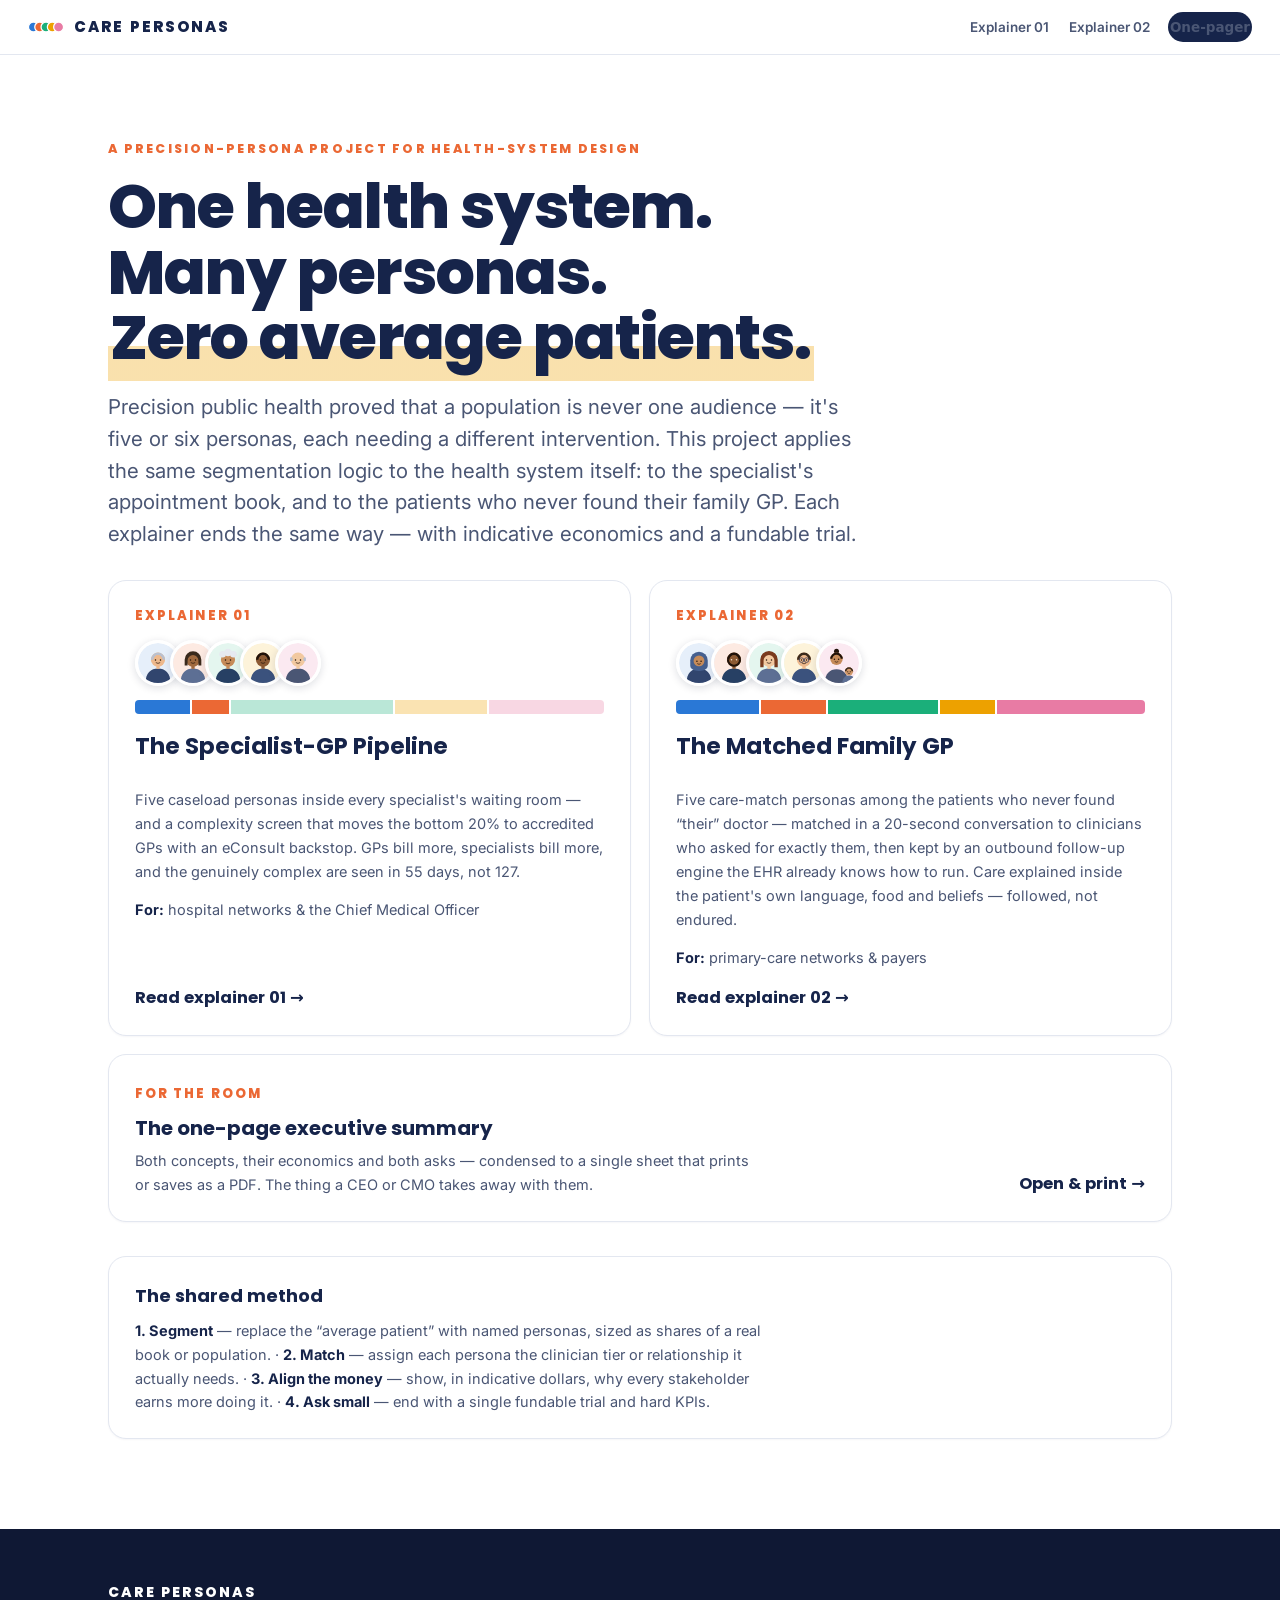
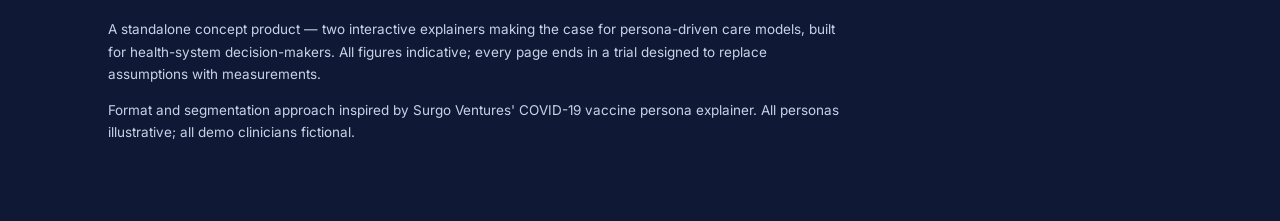
==== commit e30466ff: "Hub and one-pager carry the newest beats; card-shadow cost benchmarked - Hub card 01 ends on the con" ====
--- a/index.html
+++ b/index.html
@@ -62,7 +62,7 @@
         <h3>The Specialist-GP Pipeline</h3>
         <p>Five caseload personas inside every specialist's waiting room — and a complexity screen
         that moves the bottom 20% to accredited GPs with an eConsult backstop. GPs bill more,
-        specialists bill more, the waitlist halves.</p>
+        specialists bill more, and the genuinely complex are seen in 55 days, not 127.</p>
         <p><b style="color:var(--navy)">For:</b> hospital networks &amp; the Chief Medical Officer</p>
         <span class="go">Read explainer 01 →</span>
       </a>
@@ -86,7 +86,8 @@
         <h3>The Matched Family GP</h3>
         <p>Five care-match personas among the patients who never found “their” doctor — matched in
         a 20-second conversation to clinicians who asked for exactly them, then kept by an
-        outbound follow-up engine the EHR already knows how to run.</p>
+        outbound follow-up engine the EHR already knows how to run. Care explained inside the
+        patient's own language, food and beliefs — followed, not endured.</p>
         <p><b style="color:var(--navy)">For:</b> primary-care networks &amp; payers</p>
         <span class="go">Read explainer 02 →</span>
       </a>
--- a/assets/style.css
+++ b/assets/style.css
@@ -31,7 +31,7 @@
   --today:#8a93a8; --pipe:#2a78d6;
 
   --accent:#eb6834;      /* CTA coral-orange */
-  --good:#006300;
+  --good:#0b7d3e;      /* success green, shared by page ticks and canvas ticks */
   --hl:rgba(237,161,0,.32); /* marker-highlight wash */
 
   --disp:'Poppins',system-ui,-apple-system,'Segoe UI',sans-serif;
@@ -150,6 +150,7 @@
 }
 .chip .dot{width:10px;height:10px;border-radius:50%;flex:none}
 .chip:hover{border-color:var(--navy)}
+.chip:focus-visible,.mreset:focus-visible{outline:2px solid var(--navy);outline-offset:2px}
 .chip[aria-pressed="true"]{border-color:var(--navy);background:var(--navy);color:#fff}
 @media (max-width:640px){ .bigbar .seg span{display:none} }
 
@@ -200,6 +201,36 @@
   padding:6px 16px;font-family:var(--disp);font-weight:700;font-size:12.5px;color:var(--ink-2);cursor:pointer}
 .mreset:hover{border-color:var(--navy);color:var(--navy)}
 
+/* ---------- MBS item chips + pop-out maths ---------- */
+.mchips{display:flex;flex-wrap:wrap;gap:6px;margin:12px 0 0}
+.mchip{font:600 12px/1 var(--body);border:1.5px solid var(--line);border-radius:8px;padding:6px 9px;
+  background:var(--tint);color:var(--ink-2);cursor:pointer;font-variant-numeric:tabular-nums}
+.mchip b{color:var(--navy);font-family:var(--disp);font-weight:700}
+.mchip:hover,.mchip:focus-visible{border-color:var(--navy);color:var(--navy)}
+dialog.maths{border:none;border-radius:16px;padding:0;max-width:600px;width:calc(100vw - 40px);
+  box-shadow:0 24px 80px rgba(15,24,52,.35);background:var(--paper);color:var(--ink)}
+dialog.maths::backdrop{background:rgba(15,24,52,.45)}
+/* no-showModal fallback (older Safari): fixed centre + shadow-cast backdrop */
+dialog.maths.maths-fallback[open]{position:fixed;left:50%;top:50%;transform:translate(-50%,-50%);
+  margin:0;z-index:60;box-shadow:0 24px 80px rgba(15,24,52,.35),0 0 0 100vmax rgba(15,24,52,.45)}
+.maths-in{padding:22px 26px 24px;position:relative}
+.maths-in h3{margin:0 0 2px;padding-right:30px}
+.maths-in .note{margin:0 0 6px}
+.maths-in table{font-size:13.5px}
+.maths-in td.num,.maths-in th.num{white-space:nowrap}
+.maths-in tr.total td{font-weight:700;color:var(--navy);border-top:2px solid var(--navy);border-bottom:none}
+.maths-in tr.was td{color:var(--mut)}
+.maths-close{position:absolute;top:12px;right:14px;border:0;background:none;
+  font:700 22px/1 var(--disp);color:var(--mut);cursor:pointer;padding:6px}
+.maths-close:hover{color:var(--navy)}
+
+/* ---------- aligned-vs-misaligned contrast lists ---------- */
+.contrast{list-style:none;margin:10px 0 0;padding:0}
+.contrast li{position:relative;padding:5px 0 5px 26px;font-size:14.5px;line-height:1.5;color:var(--ink-2)}
+.contrast li::before{position:absolute;left:0;top:5px;font-weight:800;font-family:var(--disp)}
+.contrast li.no::before{content:"✕";color:#c8503f}
+.contrast li.yes::before{content:"✓";color:var(--good)}
+
 /* ---------- tables ---------- */
 details{margin-top:14px}
 summary{cursor:pointer;font-size:13.5px;color:var(--accent);font-weight:600}
@@ -299,17 +330,23 @@
 
 /* ---------- dot-field theatre (scroll-driven; JS-only, duplicated as static content below it) ---------- */
 .theatre{display:none}
-.js .theatre{display:block;position:relative}
+/* padding:0 overrides the generic section padding — with it, the sticky stage
+   pinned 84px late and scene 0's caption hung below the fold on entry */
+.js .theatre{display:block;position:relative;padding:0}
 .df-stage{position:sticky;top:0;height:100vh;height:100svh;overflow:hidden;background:var(--paper)}
 .df-stage canvas{position:absolute;inset:0;display:block}
+/* The caption owns a column of the stage and the graphic owns the rest —
+   the width here IS the engine's caption column (see buildLayouts), so text
+   and figures can never occupy the same ground. */
 .df-step{
-  position:absolute;left:6%;bottom:9%;max-width:540px;opacity:0;pointer-events:none;
-  transition:opacity .15s linear
+  position:absolute;left:5.5%;top:50%;transform:translateY(-50%);bottom:auto;
+  box-sizing:border-box;width:clamp(300px,28vw,460px);
+  opacity:0;pointer-events:none;transition:opacity .15s linear
 }
 .df-step .eyebrow{margin-bottom:8px}
 .df-step h3{font-family:var(--disp);font-weight:800;color:var(--navy);
-  font-size:clamp(24px,3.6vw,42px);line-height:1.1;margin:0 0 8px;letter-spacing:-.01em}
-.df-step p{font-size:15.5px;color:var(--ink-2);margin:0;max-width:46ch}
+  font-size:clamp(23px,2.6vw,36px);line-height:1.12;margin:0 0 8px;letter-spacing:-.01em}
+.df-step p{font-size:15.5px;color:var(--ink-2);margin:0;max-width:42ch}
 .df-hint{position:absolute;left:50%;bottom:3.5%;transform:translateX(-50%);
   font-family:var(--disp);font-size:12px;font-weight:700;letter-spacing:.16em;
   text-transform:uppercase;color:var(--mut);pointer-events:none}
@@ -322,7 +359,9 @@
 .df-stat .l{font-size:13px;color:var(--ink-2);margin-top:6px}
 .theatre.df-static{height:100vh}
 @media (max-width:680px){
-  .df-step{left:7%;right:7%;top:11%;bottom:auto}
+  /* narrow: caption is a band across the top, graphic fills below it */
+  .df-step{left:6%;right:6%;top:9%;width:auto;transform:none;bottom:auto}
+  .df-step h3{font-size:clamp(22px,6.4vw,29px)}
   .df-hint{bottom:2.5%}
 }
 @media print{ .theatre{display:none} }
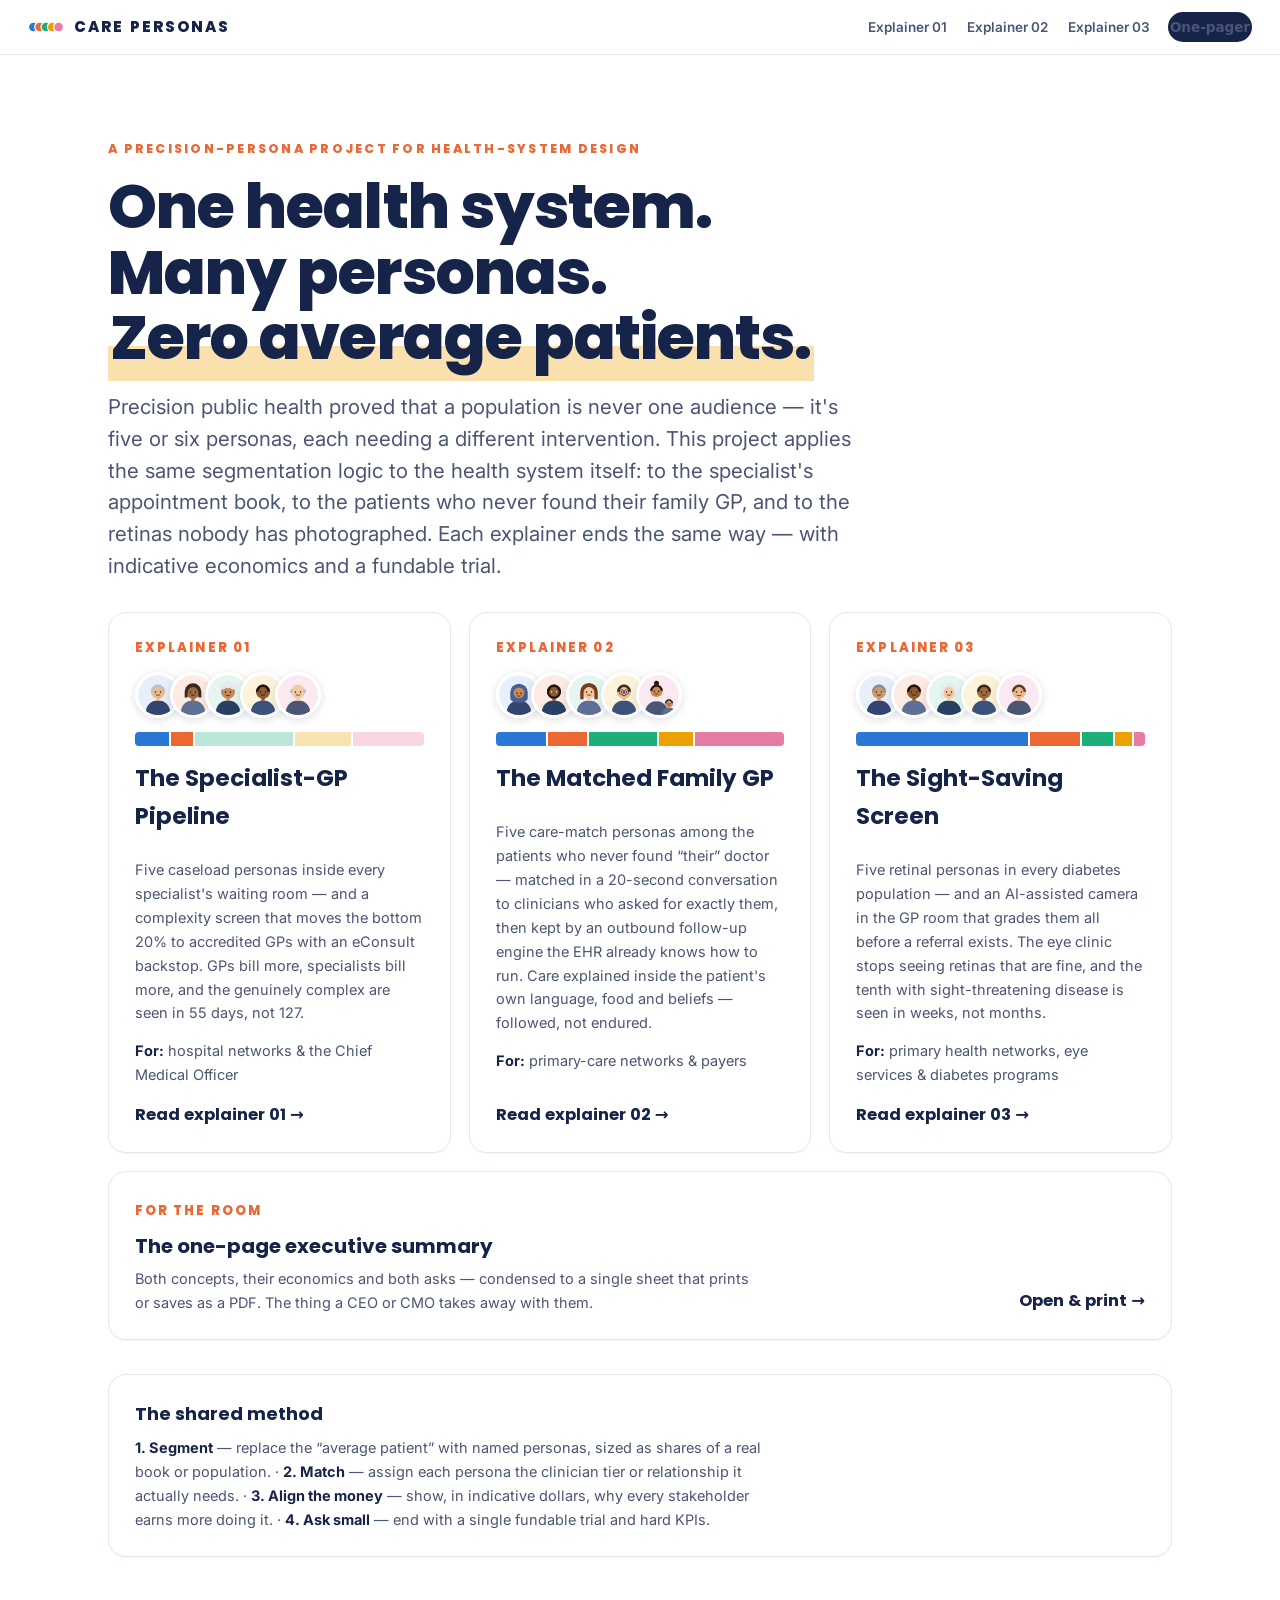
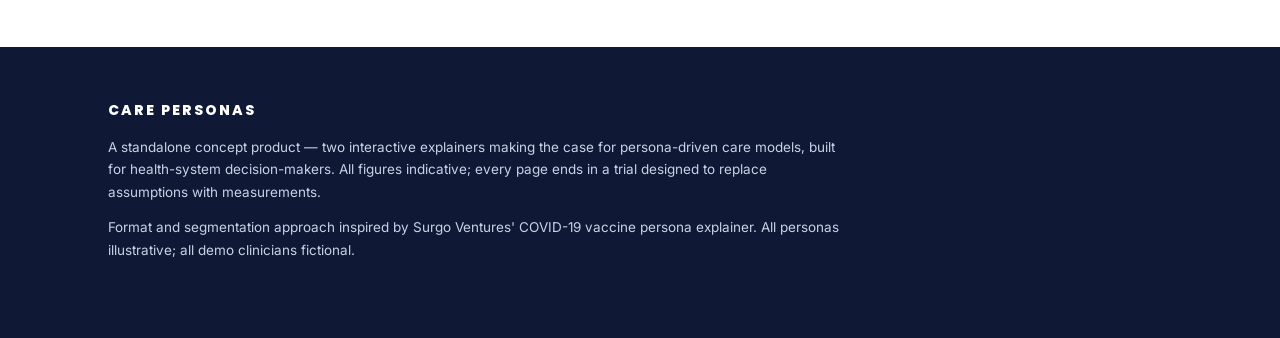
==== commit a0767e9f: "Explainer 03: screen the retina before the referral exists Completes the method. 01 screens the refe" ====
--- a/index.html
+++ b/index.html
@@ -28,6 +28,7 @@
   <nav class="topnav" aria-label="Explainers">
     <a href="specialist-gp-pipeline.html">Explainer 01</a>
     <a href="matched-family-gp.html">Explainer 02</a>
+    <a href="retinal-screen.html">Explainer 03</a>
     <a class="pill" href="executive-summary.html" title="One-page executive summary">One-pager</a>
   </nav>
 </header>
@@ -38,9 +39,9 @@
     <h1>One health system.<br>Many personas.<br><span class="hl">Zero average patients.</span></h1>
     <p class="standfirst">Precision public health proved that a population is never one audience —
     it's five or six personas, each needing a different intervention. This project applies the
-    same segmentation logic to the health system itself: to the specialist's appointment book,
-    and to the patients who never found their family GP. Each explainer ends the same way — with
-    indicative economics and a fundable trial.</p>
+    same segmentation logic to the health system itself: to the specialist's appointment book, to
+    the patients who never found their family GP, and to the retinas nobody has photographed. Each
+    explainer ends the same way — with indicative economics and a fundable trial.</p>
 
     <div class="grid hub">
       <a class="card hubcard" href="specialist-gp-pipeline.html">
@@ -52,18 +53,18 @@
           <svg class="avatar av" viewBox="0 0 96 96"><circle cx="48" cy="48" r="48" fill="#fdf3da"/><path d="M18 96 C18 72 31 61 48 61 C65 61 78 72 78 96 Z" fill="#3b527d"/><rect x="44" y="52" width="8" height="10" fill="#8c5a33"/><circle cx="48" cy="40" r="17" fill="#8c5a33"/><path d="M31 40 a17 17 0 0 1 34 0 h-6 a11 11 0 0 0 -22 0 Z" fill="#201209"/><circle cx="42" cy="41" r="1.8" fill="#201209"/><circle cx="54" cy="41" r="1.8" fill="#201209"/><path d="M43.5 47.5 q4.5 3.5 9 0" stroke="#201209" stroke-width="1.6" fill="none" stroke-linecap="round"/></svg>
           <svg class="avatar av" viewBox="0 0 96 96"><circle cx="48" cy="48" r="48" fill="#fbe9f1"/><path d="M18 96 C18 72 31 61 48 61 C65 61 78 72 78 96 Z" fill="#4a5674"/><rect x="44" y="52" width="8" height="10" fill="#f2c9a0"/><circle cx="48" cy="40" r="17" fill="#f2c9a0"/><rect x="29" y="34" width="6" height="10" rx="3" fill="#b9c0cf"/><rect x="61" y="34" width="6" height="10" rx="3" fill="#b9c0cf"/><circle cx="42" cy="41" r="1.8" fill="#201209"/><circle cx="54" cy="41" r="1.8" fill="#201209"/><path d="M43.5 47.5 q4.5 3.5 9 0" stroke="#201209" stroke-width="1.6" fill="none" stroke-linecap="round"/></svg>
         </div>
-        <div class="bigbar" aria-hidden="true" style="height:14px;margin:0">
-          <div style="flex:12;background:var(--s1);border-radius:4px 0 0 4px"></div>
-          <div style="flex:8;background:var(--s2)"></div>
-          <div style="flex:35;background:var(--s3);opacity:.3"></div>
-          <div style="flex:20;background:var(--s4);opacity:.3"></div>
-          <div style="flex:25;background:var(--s5);opacity:.3;border-radius:0 4px 4px 0"></div>
+        <div class="minibar" aria-hidden="true">
+          <i class="p1" style="flex:12"></i>
+          <i class="p2" style="flex:8"></i>
+          <i class="p3 dim" style="flex:35"></i>
+          <i class="p4 dim" style="flex:20"></i>
+          <i class="p5 dim" style="flex:25"></i>
         </div>
         <h3>The Specialist-GP Pipeline</h3>
         <p>Five caseload personas inside every specialist's waiting room — and a complexity screen
         that moves the bottom 20% to accredited GPs with an eConsult backstop. GPs bill more,
         specialists bill more, and the genuinely complex are seen in 55 days, not 127.</p>
-        <p><b style="color:var(--navy)">For:</b> hospital networks &amp; the Chief Medical Officer</p>
+        <p><b class="term">For:</b> hospital networks &amp; the Chief Medical Officer</p>
         <span class="go">Read explainer 01 →</span>
       </a>
 
@@ -76,20 +77,44 @@
           <svg class="avatar av" viewBox="0 0 96 96"><circle cx="48" cy="48" r="48" fill="#fdf3da"/><path d="M18 96 C18 72 31 61 48 61 C65 61 78 72 78 96 Z" fill="#3b527d"/><rect x="44" y="52" width="8" height="10" fill="#eeb98d"/><circle cx="48" cy="40" r="17" fill="#eeb98d"/><path d="M31 40 a17 17 0 0 1 34 0 h-6 a11 11 0 0 0 -22 0 Z" fill="#3a2a1c"/><circle cx="42" cy="41" r="5.5" fill="none" stroke="#16244a" stroke-width="1.6"/><circle cx="54" cy="41" r="5.5" fill="none" stroke="#16244a" stroke-width="1.6"/><path d="M47.5 41 h1" stroke="#16244a" stroke-width="1.6"/><circle cx="42" cy="41" r="1.8" fill="#201209"/><circle cx="54" cy="41" r="1.8" fill="#201209"/><path d="M43.5 48.5 q4.5 3.5 9 0" stroke="#201209" stroke-width="1.6" fill="none" stroke-linecap="round"/></svg>
           <svg class="avatar av" viewBox="0 0 96 96"><circle cx="48" cy="48" r="48" fill="#fbe9f1"/><path d="M14 96 C14 74 26 63 42 63 C58 63 70 74 70 96 Z" fill="#4a5674"/><circle cx="42" cy="20" r="6" fill="#201209"/><circle cx="42" cy="38" r="15" fill="#c68b59"/><path d="M27 38 a15 15 0 0 1 30 0 h-5 a10 10 0 0 0 -20 0 Z" fill="#201209"/><circle cx="37" cy="39" r="1.7" fill="#201209"/><circle cx="47" cy="39" r="1.7" fill="#201209"/><path d="M38.5 45 q3.5 3 7 0" stroke="#201209" stroke-width="1.5" fill="none" stroke-linecap="round"/><path d="M56 96 c0-12 7-18 16-18 s16 6 16 18 Z" fill="#5d6f94"/><circle cx="72" cy="68" r="10" fill="#d29a6b"/><path d="M62 68 a10 10 0 0 1 20 0 h-4 a6 6 0 0 0 -12 0 Z" fill="#3a2a1c"/><circle cx="69" cy="69" r="1.4" fill="#201209"/><circle cx="75" cy="69" r="1.4" fill="#201209"/><path d="M70 73 q2 1.8 4 0" stroke="#201209" stroke-width="1.3" fill="none" stroke-linecap="round"/></svg>
         </div>
-        <div class="bigbar" aria-hidden="true" style="height:14px;margin:0">
-          <div style="flex:18;background:var(--s1);border-radius:4px 0 0 4px"></div>
-          <div style="flex:14;background:var(--s2)"></div>
-          <div style="flex:24;background:var(--s3)"></div>
-          <div style="flex:12;background:var(--s4)"></div>
-          <div style="flex:32;background:var(--s5);border-radius:0 4px 4px 0"></div>
+        <div class="minibar" aria-hidden="true">
+          <i class="p1" style="flex:18"></i>
+          <i class="p2" style="flex:14"></i>
+          <i class="p3" style="flex:24"></i>
+          <i class="p4" style="flex:12"></i>
+          <i class="p5" style="flex:32"></i>
         </div>
         <h3>The Matched Family GP</h3>
         <p>Five care-match personas among the patients who never found “their” doctor — matched in
         a 20-second conversation to clinicians who asked for exactly them, then kept by an
         outbound follow-up engine the EHR already knows how to run. Care explained inside the
         patient's own language, food and beliefs — followed, not endured.</p>
-        <p><b style="color:var(--navy)">For:</b> primary-care networks &amp; payers</p>
+        <p><b class="term">For:</b> primary-care networks &amp; payers</p>
         <span class="go">Read explainer 02 →</span>
+      </a>
+
+      <a class="card hubcard" href="retinal-screen.html">
+        <span class="num">EXPLAINER 03</span>
+        <div class="avarow" aria-hidden="true">
+          <svg class="avatar av" viewBox="0 0 96 96"><circle cx="48" cy="48" r="48" fill="#e6effa"/><path d="M18 96 C18 72 31 61 48 61 C65 61 78 72 78 96 Z" fill="#31456e"/><rect x="44" y="52" width="8" height="10" fill="#d29a6b"/><circle cx="48" cy="40" r="17" fill="#d29a6b"/><path d="M31 40 a17 17 0 0 1 34 0 h-6 a11 11 0 0 0 -22 0 Z" fill="#8d8d95"/><circle cx="42" cy="41" r="1.8" fill="#201209"/><circle cx="54" cy="41" r="1.8" fill="#201209"/><path d="M43.5 47.5 q4.5 3.5 9 0" stroke="#201209" stroke-width="1.6" fill="none" stroke-linecap="round"/></svg>
+          <svg class="avatar av" viewBox="0 0 96 96"><circle cx="48" cy="48" r="48" fill="#fdeae2"/><path d="M18 96 C18 72 31 61 48 61 C65 61 78 72 78 96 Z" fill="#5d6f94"/><rect x="44" y="52" width="8" height="10" fill="#8c5a33"/><circle cx="48" cy="40" r="17" fill="#8c5a33"/><path d="M31 40 a17 17 0 0 1 34 0 h-6 a11 11 0 0 0 -22 0 Z" fill="#201209"/><circle cx="42" cy="41" r="1.8" fill="#201209"/><circle cx="54" cy="41" r="1.8" fill="#201209"/><path d="M43.5 47.5 q4.5 3.5 9 0" stroke="#201209" stroke-width="1.6" fill="none" stroke-linecap="round"/></svg>
+          <svg class="avatar av" viewBox="0 0 96 96"><circle cx="48" cy="48" r="48" fill="#e4f6ef"/><path d="M18 96 C18 72 31 61 48 61 C65 61 78 72 78 96 Z" fill="#274064"/><rect x="44" y="52" width="8" height="10" fill="#f2c9a0"/><circle cx="48" cy="40" r="17" fill="#f2c9a0"/><path d="M27 58 v-18 a21 21 0 0 1 42 0 v18 h-8 v-16 a13 13 0 0 0 -26 0 v16 Z" fill="#e6e9f0"/><circle cx="42" cy="41" r="1.8" fill="#201209"/><circle cx="54" cy="41" r="1.8" fill="#201209"/><path d="M43.5 47.5 q4.5 3.5 9 0" stroke="#201209" stroke-width="1.6" fill="none" stroke-linecap="round"/></svg>
+          <svg class="avatar av" viewBox="0 0 96 96"><circle cx="48" cy="48" r="48" fill="#fdf3da"/><path d="M18 96 C18 72 31 61 48 61 C65 61 78 72 78 96 Z" fill="#3b527d"/><rect x="44" y="52" width="8" height="10" fill="#a06a3f"/><circle cx="48" cy="40" r="17" fill="#a06a3f"/><path d="M31 40 a17 17 0 0 1 34 0 h-6 a11 11 0 0 0 -22 0 Z" fill="#3a2a1c"/><circle cx="42" cy="41" r="1.8" fill="#201209"/><circle cx="54" cy="41" r="1.8" fill="#201209"/><path d="M43.5 47.5 q4.5 3.5 9 0" stroke="#201209" stroke-width="1.6" fill="none" stroke-linecap="round"/></svg>
+          <svg class="avatar av" viewBox="0 0 96 96"><circle cx="48" cy="48" r="48" fill="#fbe9f1"/><path d="M18 96 C18 72 31 61 48 61 C65 61 78 72 78 96 Z" fill="#4a5674"/><rect x="44" y="52" width="8" height="10" fill="#eeb98d"/><circle cx="48" cy="40" r="17" fill="#eeb98d"/><path d="M31 40 a17 17 0 0 1 34 0 h-6 a11 11 0 0 0 -22 0 Z" fill="#5a3b23"/><circle cx="42" cy="41" r="1.8" fill="#201209"/><circle cx="54" cy="41" r="1.8" fill="#201209"/><path d="M43.5 49 q4.5 2.5 9 0" stroke="#201209" stroke-width="1.6" fill="none" stroke-linecap="round"/></svg>
+        </div>
+        <div class="minibar" aria-hidden="true">
+          <i class="p1" style="flex:61"></i>
+          <i class="p2" style="flex:18"></i>
+          <i class="p3" style="flex:11"></i>
+          <i class="p4" style="flex:6"></i>
+          <i class="p5" style="flex:4"></i>
+        </div>
+        <h3>The Sight-Saving Screen</h3>
+        <p>Five retinal personas in every diabetes population — and an AI-assisted camera in the GP
+        room that grades them all before a referral exists. The eye clinic stops seeing retinas that
+        are fine, and the tenth with sight-threatening disease is seen in weeks, not months.</p>
+        <p><b class="term">For:</b> primary health networks, eye services &amp; diabetes programs</p>
+        <span class="go">Read explainer 03 →</span>
       </a>
     </div>
 
@@ -105,11 +130,11 @@
 
     <div class="card" style="margin-top:34px">
       <h3>The shared method</h3>
-      <p style="font-size:14.5px;color:var(--ink-2);margin:0">
-        <b style="color:var(--navy)">1. Segment</b> — replace the “average patient” with named personas, sized as shares of a real book or population. ·
-        <b style="color:var(--navy)">2. Match</b> — assign each persona the clinician tier or relationship it actually needs. ·
-        <b style="color:var(--navy)">3. Align the money</b> — show, in indicative dollars, why every stakeholder earns more doing it. ·
-        <b style="color:var(--navy)">4. Ask small</b> — end with a single fundable trial and hard KPIs.</p>
+      <p class="defs">
+        <b class="term">1. Segment</b> — replace the “average patient” with named personas, sized as shares of a real book or population. ·
+        <b class="term">2. Match</b> — assign each persona the clinician tier or relationship it actually needs. ·
+        <b class="term">3. Align the money</b> — show, in indicative dollars, why every stakeholder earns more doing it. ·
+        <b class="term">4. Ask small</b> — end with a single fundable trial and hard KPIs.</p>
     </div>
   </section>
 </main>
--- a/assets/style.css
+++ b/assets/style.css
@@ -32,6 +32,7 @@
 
   --accent:#eb6834;      /* CTA coral-orange */
   --good:#0b7d3e;      /* success green, shared by page ticks and canvas ticks */
+  --bad:#c8503f;       /* its counterpart, shared by page crosses and canvas crosses */
   --hl:rgba(237,161,0,.32); /* marker-highlight wash */
 
   --disp:'Poppins',system-ui,-apple-system,'Segoe UI',sans-serif;
@@ -120,6 +121,10 @@
 .tile .tvalue{font-family:var(--disp);font-weight:700;color:var(--navy);font-size:clamp(25px,3vw,32px);line-height:1.12;margin:0}
 .tile .tdelta{font-size:13px;margin:6px 0 0;color:var(--ink-2)}
 .up{color:var(--good);font-weight:700}
+.good{color:var(--good)}
+.bad{color:var(--bad)}
+/* the instruction line that sits above an interactive figure */
+.fighint{font-size:15px;color:var(--ink-2);font-weight:600;font-family:var(--body)}
 .hero-fig{font-family:var(--disp);font-weight:800;color:var(--navy);
   font-size:clamp(64px,9vw,116px);line-height:1;margin:6px 0 0;letter-spacing:-.02em}
 .hero-fig small{font-size:.3em;font-weight:700;color:var(--ink-2);letter-spacing:0}
@@ -130,17 +135,41 @@
 .avatar{display:block;border-radius:50%}
 
 /* ---------- segmented persona bar ---------- */
+
+/* ---------- hue tokens: one declaration, every component ----------
+   A component asks for var(--p) (its fill) and var(--on-p) (text legible on
+   that fill); a single class supplies both. A persona is therefore the same
+   colour in the segmented bar, its legend chip, its swatch, its card edge and
+   its timeline dot from ONE place — where before each of those carried its own
+   inline copy of the palette variable and could drift independently. */
+.p1{--p:var(--s1);--on-p:var(--on-s1)}
+.p2{--p:var(--s2);--on-p:var(--on-s2)}
+.p3{--p:var(--s3);--on-p:var(--on-s3)}
+.p4{--p:var(--s4);--on-p:var(--on-s4)}
+.p5{--p:var(--s5);--on-p:var(--on-s5)}
+.t-gp,.tag-gp{--p:var(--tier-gp);--on-p:var(--on-tier-gp)}
+.t-sp,.tag-sp{--p:var(--tier-sp);--on-p:var(--on-tier-sp)}
+.v-today{--p:var(--today);--on-p:#fff}
+.v-pipe{--p:var(--pipe);--on-p:#fff}
+.dim{opacity:.3}
+
+/* the hub's card-top version of .bigbar: same segmented-population idea at
+   decorative scale, so the two never drift apart */
+.minibar{display:flex;gap:2px;height:14px;border-radius:4px;overflow:hidden;margin:0}
+.minibar>i{display:block;background:var(--p,var(--mut))}
+
 .bigbar{display:flex;gap:2px;height:24px;margin:26px 0 0}
 .bigbar .seg{
   position:relative;border:0;padding:0;cursor:pointer;height:24px;
   display:flex;align-items:center;justify-content:center;
-  font-size:12px;font-weight:700;font-family:var(--body)
+  font-size:12px;font-weight:700;font-family:var(--body);
+  background:var(--p,var(--mut));color:var(--on-p,#fff)
 }
 .bigbar .seg:first-child{border-radius:4px 0 0 4px}
 .bigbar .seg:last-child{border-radius:0 4px 4px 0}
 .bigbar .seg:focus-visible{outline:2px solid var(--navy);outline-offset:2px}
 .rails{display:flex;gap:2px;margin-top:10px}
-.rail{border-top:4px solid;padding-top:7px;font-size:12.5px;color:var(--ink-2)}
+.rail{border-top:4px solid var(--p,var(--line));padding-top:7px;font-size:12.5px;color:var(--ink-2)}
 .rail b{color:var(--navy)}
 .chips{display:flex;flex-wrap:wrap;gap:8px;margin-top:18px}
 .chip{
@@ -148,7 +177,7 @@
   background:var(--paper);border-radius:999px;padding:5px 14px;font-size:13px;font-weight:600;
   cursor:pointer;color:var(--ink);font-family:var(--body)
 }
-.chip .dot{width:10px;height:10px;border-radius:50%;flex:none}
+.chip .dot{width:10px;height:10px;border-radius:50%;flex:none;background:var(--p,var(--mut))}
 .chip:hover{border-color:var(--navy)}
 .chip:focus-visible,.mreset:focus-visible{outline:2px solid var(--navy);outline-offset:2px}
 .chip[aria-pressed="true"]{border-color:var(--navy);background:var(--navy);color:#fff}
@@ -156,7 +185,7 @@
 
 /* ---------- persona cards ---------- */
 .personas{grid-template-columns:repeat(auto-fit,minmax(min(305px,100%),1fr));margin-top:28px}
-.pcard{border-top:6px solid;display:flex;flex-direction:column;gap:10px}
+.pcard{border-top:6px solid var(--p,var(--line));display:flex;flex-direction:column;gap:10px}
 .pcard .phead{display:flex;align-items:center;gap:14px}
 .pcard .phead .av{width:64px;height:64px;border-radius:50%;flex:none}
 .pcard h3{font-size:20px;margin:0}
@@ -167,19 +196,22 @@
 .pcard dd b{color:var(--ink)}
 .pcard .money{border-top:1px solid var(--line);padding-top:10px;font-size:14px;color:var(--ink-2)}
 .pcard .money b{color:var(--navy)}
-.track-tag{display:inline-block;font-family:var(--disp);font-size:11px;font-weight:700;border-radius:999px;padding:3px 11px;margin-top:4px}
-.tag-gp{background:var(--tier-gp);color:var(--on-tier-gp)}
-.tag-sp{background:var(--tier-sp);color:var(--on-tier-sp)}
+.track-tag{display:inline-block;font-family:var(--disp);font-size:11px;font-weight:700;border-radius:999px;padding:3px 11px;margin-top:4px;background:var(--p,var(--mut));color:var(--on-p,#fff)}
 
 /* ---------- paired comparison bars ---------- */
 .legend{display:flex;gap:18px;align-items:center;font-size:13px;color:var(--ink-2);margin:6px 0 14px;flex-wrap:wrap;font-weight:600}
 .legend .key{display:inline-flex;align-items:center;gap:7px}
-.legend .sw{width:12px;height:12px;border-radius:3px}
+.legend .sw{width:12px;height:12px;border-radius:3px;background:var(--p,var(--mut))}
 .brow{display:grid;grid-template-columns:78px 1fr;align-items:center;gap:10px;margin:7px 0}
 .blab{font-size:13px;color:var(--ink-2);text-align:right;font-weight:600}
-.btrack{position:relative;min-height:20px;display:flex;align-items:center;gap:8px;flex-wrap:wrap;row-gap:3px}
-.bfill{height:20px;border-radius:0 4px 4px 0;flex:none}
+.btrack{position:relative;min-width:0;min-height:20px;display:flex;align-items:center;gap:8px;flex-wrap:wrap;row-gap:3px}
+.bfill{height:20px;border-radius:0 4px 4px 0;flex:none;background:var(--p,var(--mut))}
 .bval{font-size:13.5px;font-weight:700;color:var(--navy);white-space:nowrap;font-variant-numeric:tabular-nums}
+/* a run of bold-led definitions read as one paragraph:
+   "Term — description · Term — description". Used for the hub's shared method
+   and the no-JS persona summary, which were building the same thing by hand. */
+.defs{margin:0;font-size:14.5px;color:var(--ink-2)}
+.term{color:var(--navy)}
 .mathlist{margin:12px 0 0;padding-left:18px;font-size:13.5px;color:var(--ink-2)}
 .mathlist li{margin:3px 0}
 .plus{margin-top:12px;padding-top:10px;border-top:1px solid var(--line);font-size:14px;color:var(--ink-2)}
@@ -228,7 +260,7 @@
 .contrast{list-style:none;margin:10px 0 0;padding:0}
 .contrast li{position:relative;padding:5px 0 5px 26px;font-size:14.5px;line-height:1.5;color:var(--ink-2)}
 .contrast li::before{position:absolute;left:0;top:5px;font-weight:800;font-family:var(--disp)}
-.contrast li.no::before{content:"✕";color:#c8503f}
+.contrast li.no::before{content:"✕";color:var(--bad)}
 .contrast li.yes::before{content:"✓";color:var(--good)}
 
 /* ---------- tables ---------- */
@@ -291,7 +323,7 @@
 .cadence .axis{position:absolute;left:0;right:0;top:40px;height:2px;background:var(--line)}
 .cadence .tick{position:absolute;top:34px;width:2px;height:14px;background:var(--line)}
 .cadence .tlab{position:absolute;top:56px;transform:translateX(-50%);font-size:11.5px;color:var(--mut);white-space:nowrap}
-.cadence .visit{position:absolute;top:31px;width:20px;height:20px;border-radius:50%;transform:translateX(-50%);border:2px solid var(--paper);box-shadow:0 0 0 1.5px var(--line)}
+.cadence .visit{position:absolute;top:31px;width:20px;height:20px;border-radius:50%;transform:translateX(-50%);border:2px solid var(--paper);box-shadow:0 0 0 1.5px var(--line);background:var(--p,var(--mut))}
 .cadence .vlab{position:absolute;top:2px;transform:translateX(-50%);font-size:11.5px;font-weight:700;color:var(--navy);white-space:nowrap}
 
 /* ---------- persona quiz (interactive card is JS-only; static fallback otherwise) ---------- */
